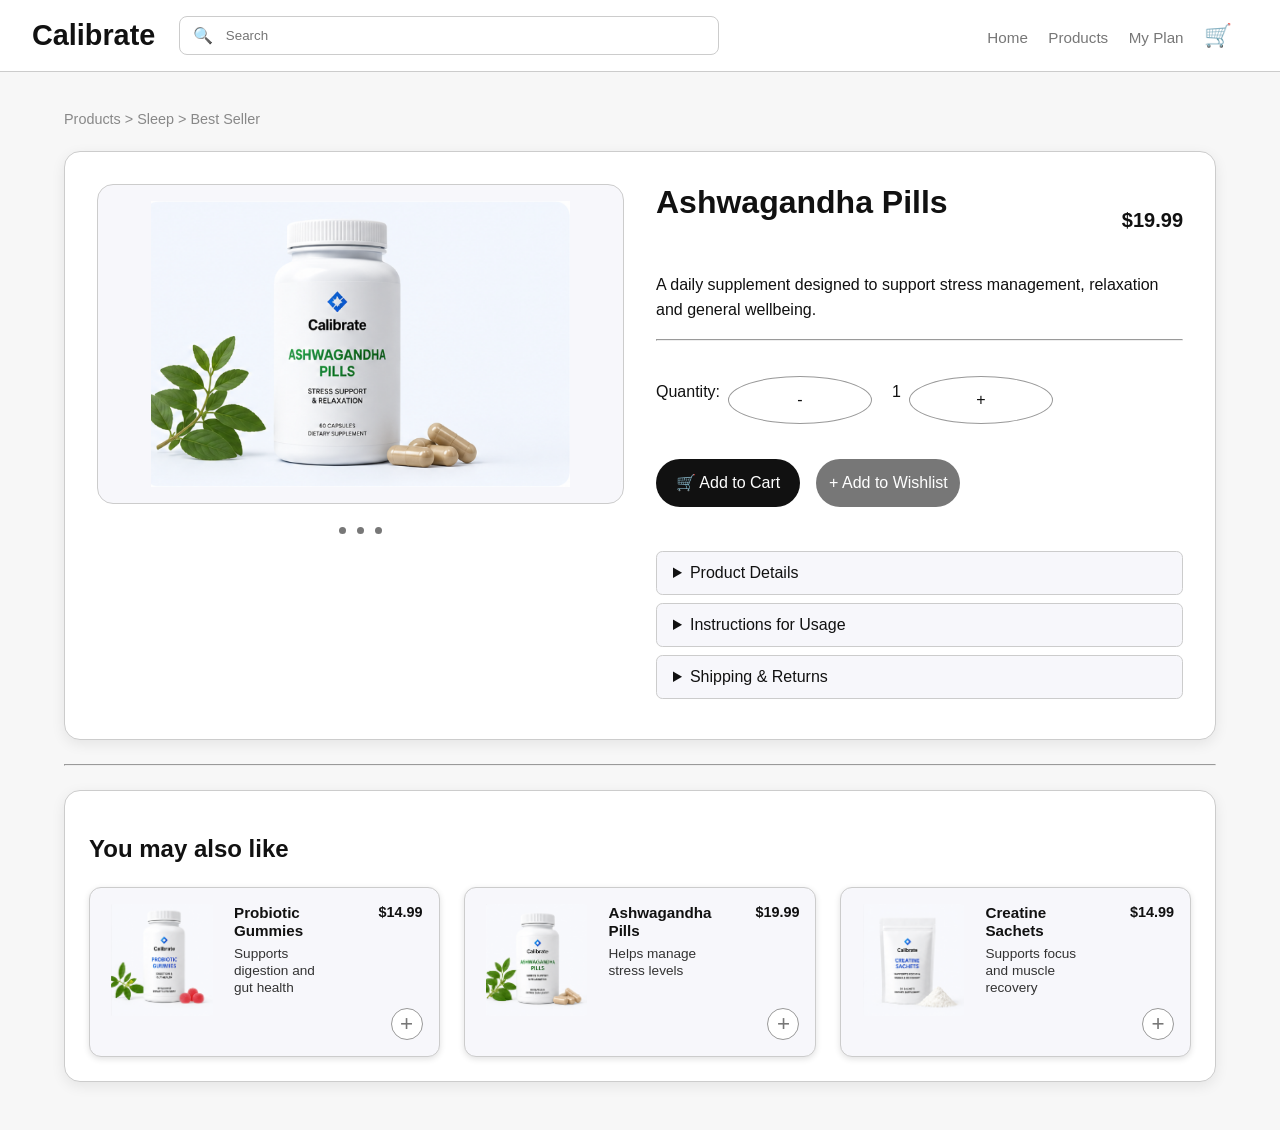
==== ashwagandha.html @ 6a37fa32 "ashwagandha product page styling and structure fix" ====
<!DOCTYPE html>
<html>

<head>
    <link rel="stylesheet" href="styles.css">
    <title>Ashwagandha Pills | Calibrate Supplements</title>
</head>

<body>

    <header>
        <h1>Calibrate</h1>
        
        <div class="search-wrapper">
            <span>🔍</span>
            <input class="nav-search" type="text" placeholder="Search">
        </div>

        <nav>
            <a href="index.html">Home</a>
            <a href="products.html">Products</a>
            <a href="#">My Plan</a>
            <a class="cart-icon" href="cart.html" aria-label="Cart">🛒</a>
        </nav>
    </header>

    <main>

        <p class="breadcrumbs">
            Products > Sleep > Best Seller
        </p>

        <section class="product-details">

            <div class="product-gallery">
                <img class="product-detail-image" src="images/ashwagandha.png" alt="Ashwagandha Pills">

                <div class="image-dots">
                    <span></span>
                    <span></span>
                    <span></span>
                </div>
            </div>

            <div class="product-info">
                <div class="product-title-row">
                    <h2>Ashwagandha Pills</h2>
                    <p class="price">$19.99</p>
                </div>

                <p>
                    A daily supplement designed to support stress management, relaxation and general wellbeing.
                </p>

                <hr>

                <div class="quantity-row">
                    <span>Quantity:</span>
                    <button type="button" class="quantity-btn">-</button>
                    <span>1</span>
                    <button type="button" class="quantity-btn">+</button>
                </div>

                <button class="add-btn product-main-button" data-name="Ashwagandha Pills" data-price="19.99">🛒 Add to Cart</button>

                <button type="button" class="wishlist-button">+ Add to Wishlist</button>

                
                <div class="product-accordion">
                    <details>
                        <summary>Product Details</summary>
                        <p>Supports relaxation, stress management and general wellbeing</p>
                    </details>

                    <details>
                        <summary>Instructions for Usage</summary>
                        <p>Take one capsule daily with water, preferably with food</p>
                    </details>

                    <details>
                        <summary>Shipping & Returns</summary>
                        <p>Orders are shipped within 3-5 business days. Returns accepted for unopened products</p>
                    </details>
                </div>
            </div>
        </section>

        <hr>

        <section>
            <h2>You may also like</h2>

            <div class="products">
                <article class="home-product-card">
                <img class="product-card-image" src="images/probiotichomepage.png" alt="Probiotic Gummies">

                <h3>Probiotic Gummies</h3>
                <p>Supports digestion and gut health</p>
                <p>$14.99</p>

                <button class="add-btn" data-name="Probiotic Gummies" data-price="14.99">
                    Add to Cart
                </button>
    
            </article>

            <article class="home-product-card">
                <img class="product-card-image" src="images/ashwagandhahomepage.png" alt="Ashwagandha Pills">

                <h3>Ashwagandha Pills</h3>
                <p>Helps manage stress levels</p>
                <p>$19.99</p>

                <button class="add-btn" data-name="Ashwagandha Pills" data-price="19.99">
                    Add to Cart
                </button>
            
            </article>

            <article class="home-product-card">
                <img class="product-card-image" src="images/creatinehomepage.png" alt="Creatine Sachets">

                <h3>Creatine Sachets</h3>
                <p>Supports focus and muscle recovery</p>
                <p>$14.99</p>
                <button class="add-btn" data-name="Creatine Sachets" data-price="16.99">
                    Add to Cart
                </button>
            
            </article>
            
            </div>
        </section>

    
    </main>

    <script src="script.js"></script>

</body>

</html>
---- styles.css ----
:root {
    --border-color:#cccccc;
    --primary-color: #111111;
    --secondary-color: #eaeaea;
    --background-color: #f7f7f7;
    --accent-color: #3B82F6;
    --card-color: #ffffff;
    --accent-light: #EAF2FF;
    --shadow: 0 4px 14px rgba(0, 0, 0, 0.08);
}

body {
    font-family: 'Segoe UI', Tahoma, Geneva, Verdana, sans-serif;
    margin: 0;
    background-color: var(--background-color);
    color: var(--primary-color);
}

main {
    max-width: 72rem;
    margin: 0 auto;
    padding: 1.5rem;
}

header {
    background-color: white;
    padding: 1rem 2rem;
    border-bottom: 1px solid var(--border-color);

    display: grid;
    grid-template-columns: auto 1fr auto;
    gap: 1.5rem;
    align-items: center;
}

header h1 {
    font-size: 1.8rem;
    margin: 0;
}

.nav-search {
    padding: 0.6rem 1rem;
    border: 1px solid var(--border-color);
    border-radius: 0.5rem;
    max-width: 28rem;
    width: 100%;
}

nav a {
    margin-right: 1rem;
    color: #777777;
    text-decoration: none;
    font-size: 0.95rem;
    transition: 0.2s ease;
}

nav a:hover {
    color: black;
}

section {
    background-color: var(--card-color);
    border: 1px solid var(--border-color);
    border-radius: 1rem;
    padding: 1.5rem;
    margin: 1.5rem 0;
    box-shadow: var(--shadow);
}

section h2 {
    margin-bottom: 1.5rem;
}

.introduction {
    display: grid;
    grid-template-columns: 1.25fr 1fr;
    gap: 2rem;
    align-items: center;
    background-color: var(--accent-light);
    padding: 1.5rem 2rem;
}

.introduction h2 {
    font-size: 2rem;
    margin-bottom: 1rem;
}

.introduction p {
    line-height: 1.6;
    color: #444444;
}

.introduction .button-link {
    width: 16rem;
    text-align: center;
    border-radius: 0.6rem;
}

.products {
    display: flex;
    gap: 1.5rem;
    flex-wrap: wrap;
}

.breadcrumbs {
    color: #888;
    font-size: 0.9rem;
    margin-bottom: 1.5rem;
}

.search-container {
    position: relative;
}

.search-icon {
    position: absolute;
    left: 16px;
    top: 50%;
    transform: translateY(-50%)
    color: #999;
}

.search-bar {
    padding-left: 45px;
}


.products,
.info {
    display: grid;
    grid-template-columns: repeat(3, 1fr);
    gap: 1.5rem;
}


.home-product-card {
    border: 1px solid var(--border-color);
    padding: 1rem;
    margin: 0;
    background-color: #fbfbfd;
    border-radius: 0.75rem;
    transition: 0.2s ease;

    display: grid;
    grid-template-columns: 5rem 1fr auto;
    gap: 0.9rem;
    align-items: center;
    min-height: 7.5rem;
}

.home-product-card:hover {
    /*adds subtle lift animation*/
    transform: translateY(-3px);
    box-shadow: 0 8px 18px rgba(0, 0, 0, 0.08);
}

.home-product-card h3 {
    margin: 0;
    font-size: 1rem;
}

.home-product-card p {
    margin: 0.25rem 0;
    font-size: 0.9rem;
}

.home-product-card p:nth-of-type(2) {
    grid-column: 3;
    grid-row: 1;
    font-weight: bold;
    color: var(--primary-color);
    align-self: start;
}

.home-product-card p:nth-of-type(2) {
    min-width: 4rem;
    text-align: right;
}

.home-product-card p:first-of-type {
    max-width: 12rem;
    line-height: 1.4;
}

button:hover,
.button-link:hover,
.product-link:hover {
    opacity: 0.85;
}

button,
.button-link {
    background-color: var(--accent-color);
    color: white;
    border: none;
    padding: 0.8rem 1rem;
    border-radius: 0.4rem;
    cursor: pointer;
    display: inline-block;
    text-decoration: none;
    /* add animation for hover*/
    transition: 0.2s ease;
}

button:hover,
.button-link:hover { 
    background-color: var(--accent-color);
}

#clear-cart {
    margin-top: 10px;
    background-color: crimson;
}

#clear-cart:hover {
    background-color: darkred;
}

.product-details {
    display: grid;
    gap: 2rem;
    align-items: start;
    grid-template-columns: 1fr 1fr;
    padding: 2rem;
}

.product-image-placeholder {
    width: 18rem;
    height: 18rem;
    background-color: linear-gradient(135deg; #ffffff, #e8eef7);
    border: 1px solid var(--border-color);
    border-radius: 1rem;
    display: flex;
    align-items: center;
    justify-content: center;
}

.product-info {
    max-width: 34rem;
}

.product-info h2 {
    margin-top: 0;
    font-size: 2rem;
}

.product-info p {
    line-height: 1.6;
}

.product-info ul {
    padding-left: 1.2rem;
    line-height: 1.8;
}

.product-placeholder {
    height: 8rem;
    background-color: linear-gradient(135deg; #ffffff, #e8eef7);
    border: 1px solid var(--border-color);
    border-radius: 0.75rem;
    margin-bottom: 1rem;
    display: flex;
    align-items: center;
    justify-content: center;
}

.product-card-image {
    width: 4.5rem;
    height: 5rem;
    object-fit: contain;
    background-color: transparent;
    border-radius: 0.5rem;
    padding: 0;
    box-sizing: border-box;
    grid-row: 1 / 3;
}


.product-detail-image {
    width: 100%;
    height: 20rem;
    object-fit: contain;
    background-color: #f7f7fb;
    border-radius: 1rem;
    border: 1px solid var(--border-color);
    padding: 1rem;
    box-sizing: border-box;
}


.product-info .button-link,
.product-info button {
    min-height: 3rem;
    display: inline-flex;
    align-items: center;
    justify-content: center;
    padding: 0;
    box-sizing: border-box;
    width: 9rem;
    height: 3rem;
    font-size: 1rem;
    margin-right: 0.75rem;
    margin-top: 1rem;
    line-height: 1;
    vertical-align: top;
}


.product-card:hover {
    transform: translateY(-4px);
}

.circle-button:hover {
    background-color: #f3f3f3;
}

.price {
    font-size: 1.25rem;
    font-weight: bold;
}

.product-link {
    display: inline-block;
    margin-top: 0.8rem;
    color: black;
}

form {
    display: flex;
    flex-direction: column;
    gap: 0.75rem;
    max-width: 30rem;
}

input,
textarea,
select {
    padding: 0.75rem;
    border: 1px solid black;
    border-radius: 0.4rem;
    font-family: inherit;
}

textarea {
    min-height: 6rem;
}

.search-bar {
    width: 100%;
    max-width: 30rem;
    padding: 0.8rem;
    border-radius: 0.5rem;
    border: 1px solid #cccccc;
    font-size: 1rem;
}

.goal-buttons {
    display: flex;
    justify-content: space-between;
    max-width: 32rem;
}

.goal-buttons button {
    background-color: #f1f1f1;
    color: #555555;

    border-radius: 999px;
    padding: 0.6rem 2rem;
    min-width: 8rem;
    font-weight: 500;
    box-shadow: 0 3px 7px rgba(0, 0, 0, 0.12);
}

/* ===== CONFIRMATION ===== */

.confirmation-box {
    max-width: 40rem;
    margin: 3rem auto;
    text-align: center;
}

.order-summary {
    background-color: #f7f7f7;
    padding: 1.5rem;
    margin: 2rem 0;
    border-radius: 0.75rem;
}

/* ===== CART PAGE ===== */

.cart-page {
    max-width: 45rem;
    margin: 2rem auto;
}

.cart-item {
    display: flex;
    justify-content: space-between;
    align-items: center;
    background-color: #f7f7f7;
    padding: 1rem;
    margin-bottom: 1rem;
    border-radius: 0.75rem;
    border: 1px solid #cccccc;
}

.cart-item h3 {
    margin-bottom: 0.25rem;
}

.cart-total {
    border-top: 2px solid black;
    margin-top: 1.5rem;
    padding-top: 1rem;
}

/* ===== RESPONSIVE DESIGN ===== */

@media (max-width: 768px) {
    
    /* stacks intro section vertically on mobile*/
    .introduction {
        flex-direction: column;
        text-align: center;
    }

    /*stacks product details vertically*/
    .product-details {
        flex-direction: column;
    }

    /*product cards take full screen width*/
    article {
        width: 100%;
    }

    /*top bar navigation spacing*/
    nav {
        display: flex;
        flex-wrap: wrap;
        gap: 1rem;
    }

    /*stacks cart items vertically*/
    .cart-item {
        flex-direction: column;
        align-items: flex-start;
    }
}

.active-page {
    font-weight: bold;
    text-decoration: underline;
}

.home-image {
    width: 100%;
    height: 11.5rem;
    object-fit: cover;
    object-position: center;
    border-radius: 0.75rem;
}

/* ===== HOMEPAGE PRODUCT CARDS - A2 MATCH ===== */

.home-product-card {
    display: grid;
    grid-template-columns: 7rem 1fr 4.5rem;
    grid-template-rows: auto 1fr auto;
    column-gap: 1rem;
    row-gap: 0.35rem;

    min-height: 8.5rem;
    padding: 1rem;

    background-color: #f7f7fb;
    border: 1px solid var(--border-color);
    border-radius: 0.75rem;

    box-shadow: 0 2px 6px rgba(0,0,0,0.12);
}

.home-product-card .product-card-image {
    grid-column: 1;
    grid-row: 1 / 4;

    width: 7rem;
    height: 7rem;

    object-fit: contain;
    align-self: start;

    margin: 0;
    padding: 0;
    background-color: transparent;
}

.home-product-card h3 {
    grid-column: 2;
    grid-row: 1;

    margin: 0;
    font-size: 0.95rem;
    line-height: 1.2;
    align-self: start;
}

.home-product-card p:first-of-type {
    grid-column: 2;
    grid-row: 2;

    margin: 0;
    font-size: 0.85rem;
    line-height: 1.25;
    color: #333333;
    max-width: 10rem;
    align-self: start;
}

.home-product-card p:nth-of-type(2) {
    grid-column: 3;
    grid-row: 1;

    margin: 0;
    font-size: 0.9rem;
    font-weight: bold;
    color: #111111;
    text-align: right;
    align-self: start;
}

.home-product-card .add-btn {
    grid-column: 3;
    grid-row: 3;

    width: 2rem;
    height: 2rem;

    padding: 0;
    margin: 0;

    border-radius: 50%;
    background-color: white;
    border: 1.5px solid #999999;

    justify-self: end;
    align-self: end;

    font-size: 0;
}

.home-product-card .add-btn::after {
    content: "+";
    font-size: 1.4rem;
    line-height: 1;
    color: #777777;
}

.cart-icon {
    font-size: 1.4rem;
    text-decoration: none;
}

.search-wrapper {
    display: flex;
    align-items: center;
    gap: 0.5rem;

    border: 1px solid var(--border-color);
    border-radius: 0.5rem;
    padding: 0.4rem 0.8rem;

    max-width: 32rem;
    width: 100%;
    background-color: white;
}

.search-wrapper span {
    color: #777777;
}

.search-wrapper .nav-search {
    border: none;
    outline: none;
    padding: 0.3rem;
    width: 100%;
}

/* === PRODUCT SPECIFIC PAGE === */

.product-accordion {
    margin-top: 2rem;
}

.product-gallery {
    text-align: center;
}

.image-dots {
    margin-top: 0.75rem;
}

.image-dots span {
    display: inline-block;
    width: 0.45rem;
    height: 0.45rem;
    background-color: #777777;
    border-radius: 50%;
    margin: 0 0.2rem;
}

.product-title-row {
    display: flex;
    justify-content: space-between;
    align-items: flex-start;
    gap: 2rem;
}

.quantity-row {
    display: flex;
    align-items: center;
    gap: 0.5rem;
    margin: 1.2rem 0;
}

.quantity-btn {
    width: 1.7rem;
    height: 1.7rem;
    border-radius: 50%;
    padding: 0;
    background-color: white;
    color: #111111;
    border: 1px solid #999999;
}

.product-main-button {
    width: 16rem;
    background-color: #111111;
    border-radius: 2rem;
    margin-bottom: 0.75rem;
}

.wishlist-button {
    width: 16rem;
    background-color: #777777;
    border-radius: 2rem;
    display: block;
}

.product-accordion details {
    background-color: #f7f7fb;
    border: 1px solid var(--border-color);
    border-radius: 0.4rem;
    padding: 0.75rem 1rem;
    margin-bottom: 0.5rem;
}

.product-accordion summary {
    cursor: pointer;
    font-weight: 500;
}
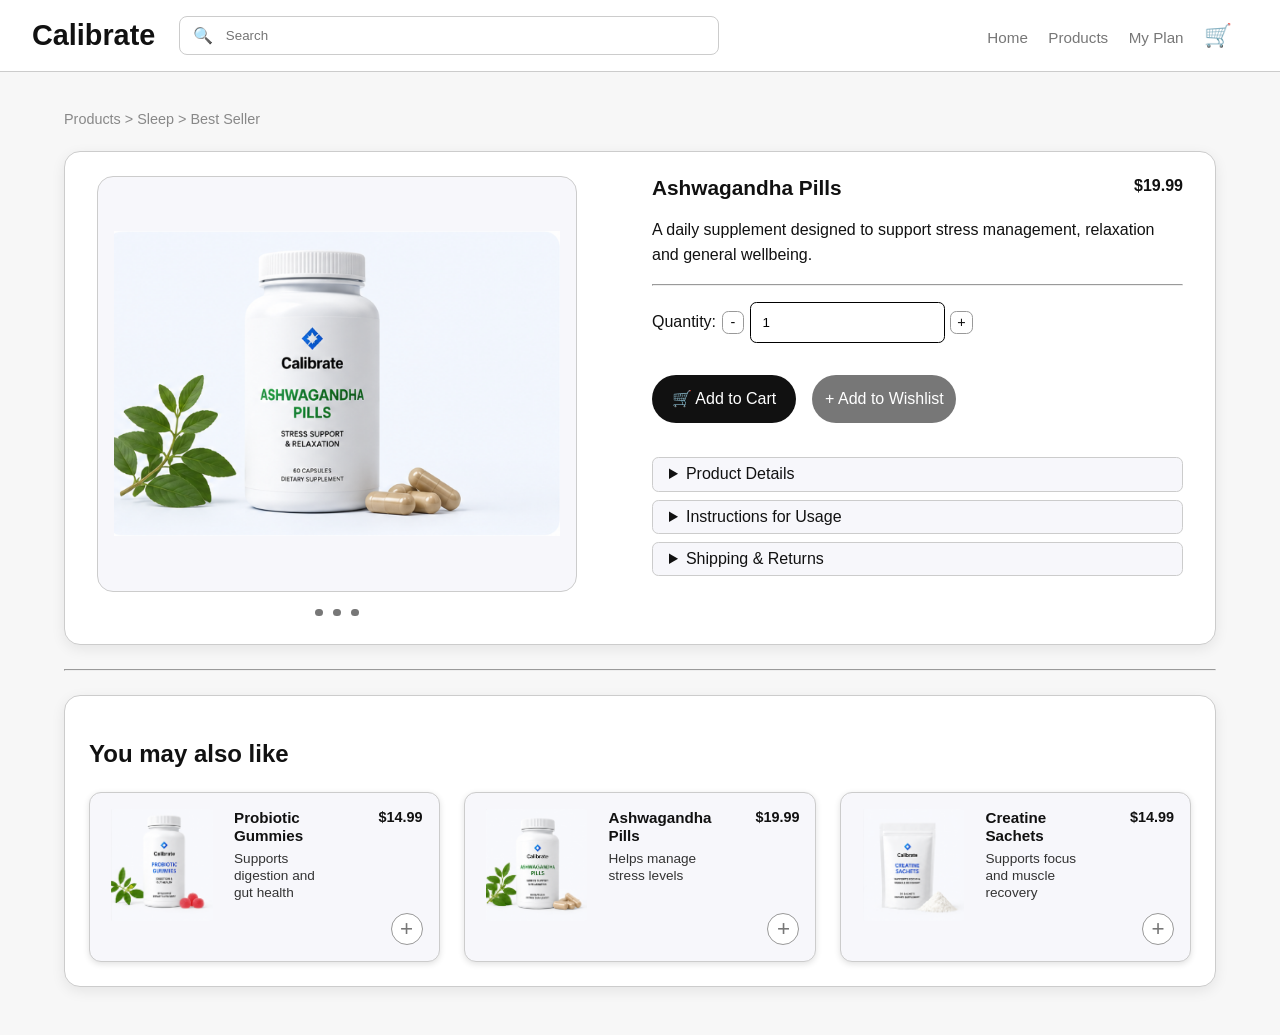
==== commit 922136af: "quantity button functionality js and html" ====
--- a/ashwagandha.html
+++ b/ashwagandha.html
@@ -56,9 +56,9 @@
 
                 <div class="quantity-row">
                     <span>Quantity:</span>
-                    <button type="button" class="quantity-btn">-</button>
-                    <span>1</span>
-                    <button type="button" class="quantity-btn">+</button>
+                    <button type="button" class="quantity-btn minus-btn">-</button>
+                    <input type="number" value="1" min="1" class="quantity-input">
+                    <button type="button" class="quantity-btn plus-btn">+</button>
                 </div>
 
                 <button class="add-btn product-main-button" data-name="Ashwagandha Pills" data-price="19.99">🛒 Add to Cart</button>
@@ -128,7 +128,7 @@
                 </button>
             
             </article>
-            
+
             </div>
         </section>
 
--- a/styles.css
+++ b/styles.css
@@ -218,10 +218,10 @@
 
 .product-details {
     display: grid;
-    gap: 2rem;
+    gap: 1.5rem;
     align-items: start;
     grid-template-columns: 1fr 1fr;
-    padding: 2rem;
+    padding: 1.5rem 2rem;
 }
 
 .product-image-placeholder {
@@ -241,7 +241,7 @@
 
 .product-info h2 {
     margin-top: 0;
-    font-size: 2rem;
+    font-size: 1.3rem;
 }
 
 .product-info p {
@@ -278,7 +278,7 @@
 
 .product-detail-image {
     width: 100%;
-    height: 20rem;
+    height: 26rem;
     object-fit: contain;
     background-color: #f7f7fb;
     border-radius: 1rem;
@@ -289,7 +289,8 @@
 
 
 .product-info .button-link,
-.product-info button {
+.product-info .product-main-button,
+.product-info .wishlist-button {
     min-height: 3rem;
     display: inline-flex;
     align-items: center;
@@ -315,7 +316,7 @@
 }
 
 .price {
-    font-size: 1.25rem;
+    font-size: 1rem;
     font-weight: bold;
 }
 
@@ -589,15 +590,16 @@
 /* === PRODUCT SPECIFIC PAGE === */
 
 .product-accordion {
-    margin-top: 2rem;
+    margin-top: 1.4rem;
 }
 
 .product-gallery {
     text-align: center;
+    max-width: 30rem;
 }
 
 .image-dots {
-    margin-top: 0.75rem;
+    margin-top: 0.4rem;
 }
 
 .image-dots span {
@@ -616,32 +618,59 @@
     gap: 2rem;
 }
 
+.product-title-row h2,
+.product-title-row .price {
+    margin: 0;
+    line-height: 1.2
+}
+
 .quantity-row {
     display: flex;
     align-items: center;
-    gap: 0.5rem;
-    margin: 1.2rem 0;
+    gap: 0.35rem;
+    margin: 1rem 0 1rem 0;
+}
+
+.quantity-number {
+    min-width: 1rem;
+    text-align: center;
 }
 
 .quantity-btn {
-    width: 1.7rem;
-    height: 1.7rem;
-    border-radius: 50%;
+    width: 1.4rem;
+    height: 1.4rem;
+    min-height: 0;
+
     padding: 0;
+    margin: 0;
+
+    border-radius: 0.4rem;
+    border: 1px solid #999999;
+
     background-color: white;
     color: #111111;
-    border: 1px solid #999999;
+
+    display: inline-flex;
+    align-items: center;
+    justify-content: center;
+
+    font-size: 0.9rem;
+    line-height: 1;
+}
+
+.quantity-btn:focus {
+    outline: none;
 }
 
 .product-main-button {
-    width: 16rem;
+    width: 13rem;
     background-color: #111111;
     border-radius: 2rem;
     margin-bottom: 0.75rem;
 }
 
 .wishlist-button {
-    width: 16rem;
+    width: 13rem;
     background-color: #777777;
     border-radius: 2rem;
     display: block;
@@ -651,7 +680,7 @@
     background-color: #f7f7fb;
     border: 1px solid var(--border-color);
     border-radius: 0.4rem;
-    padding: 0.75rem 1rem;
+    padding: 0.45rem 1rem;
     margin-bottom: 0.5rem;
 }
 
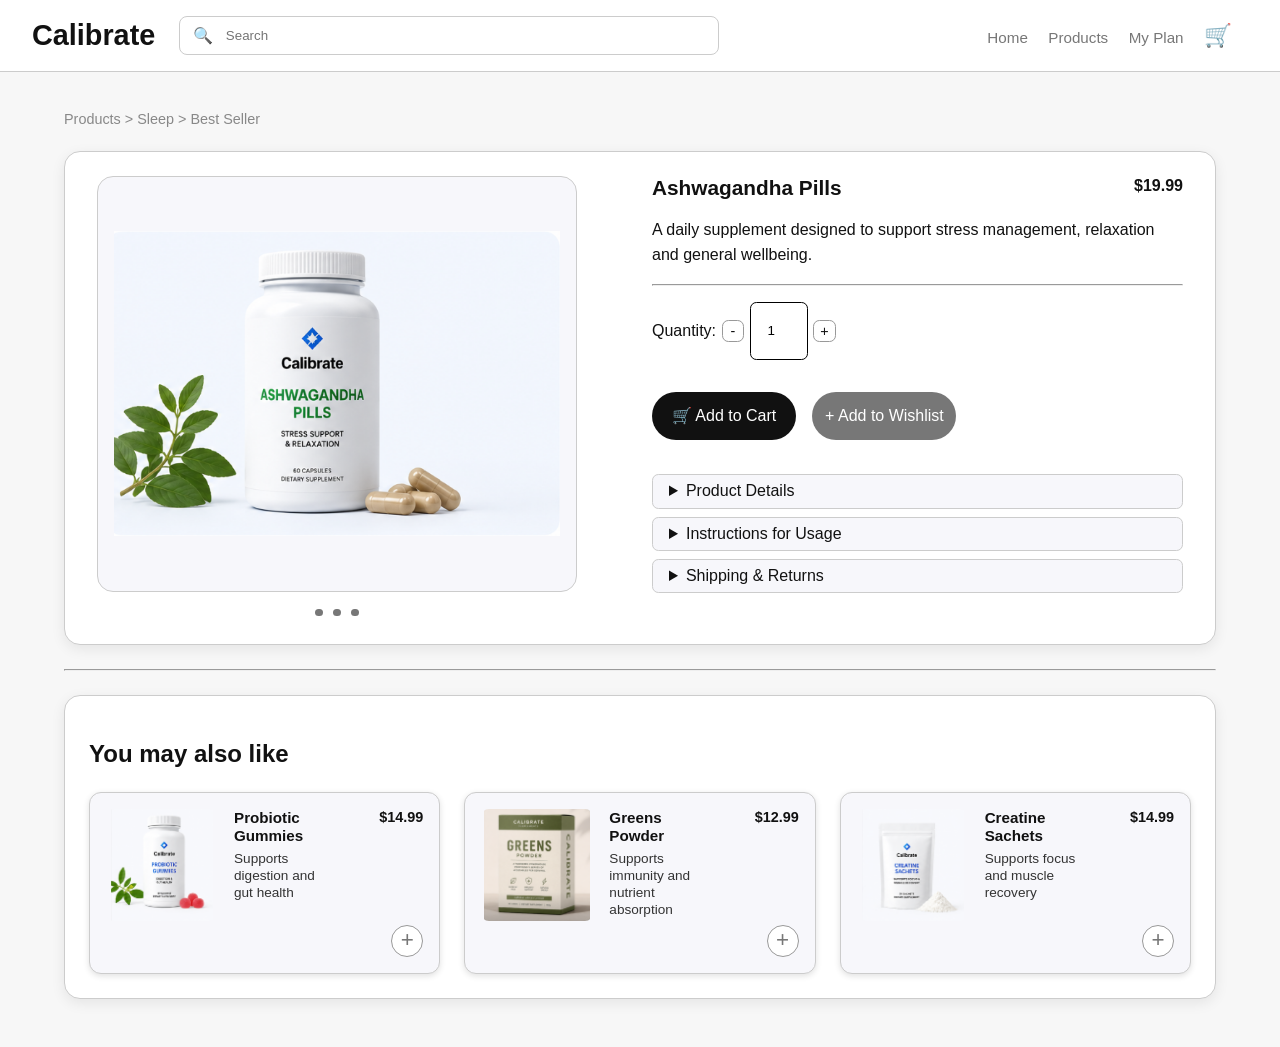
==== commit 21dca2b8: "new product pages created" ====
--- a/ashwagandha.html
+++ b/ashwagandha.html
@@ -105,13 +105,13 @@
             </article>
 
             <article class="home-product-card">
-                <img class="product-card-image" src="images/ashwagandhahomepage.png" alt="Ashwagandha Pills">
+                <img class="product-card-image" src="images/greens.png" alt="Greens Powder">
 
-                <h3>Ashwagandha Pills</h3>
-                <p>Helps manage stress levels</p>
-                <p>$19.99</p>
+                <h3>Greens Powder</h3>
+                <p>Supports immunity and nutrient absorption</p>
+                <p>$12.99</p>
 
-                <button class="add-btn" data-name="Ashwagandha Pills" data-price="19.99">
+                <button class="add-btn" data-name="Greens Powder" data-price="12.99">
                     Add to Cart
                 </button>
             
--- a/styles.css
+++ b/styles.css
@@ -631,6 +631,13 @@
     margin: 1rem 0 1rem 0;
 }
 
+.quantity-input {
+    width: 2rem;
+    height: 2rem;
+    text-align: center;
+
+}
+
 .quantity-number {
     min-width: 1rem;
     text-align: center;
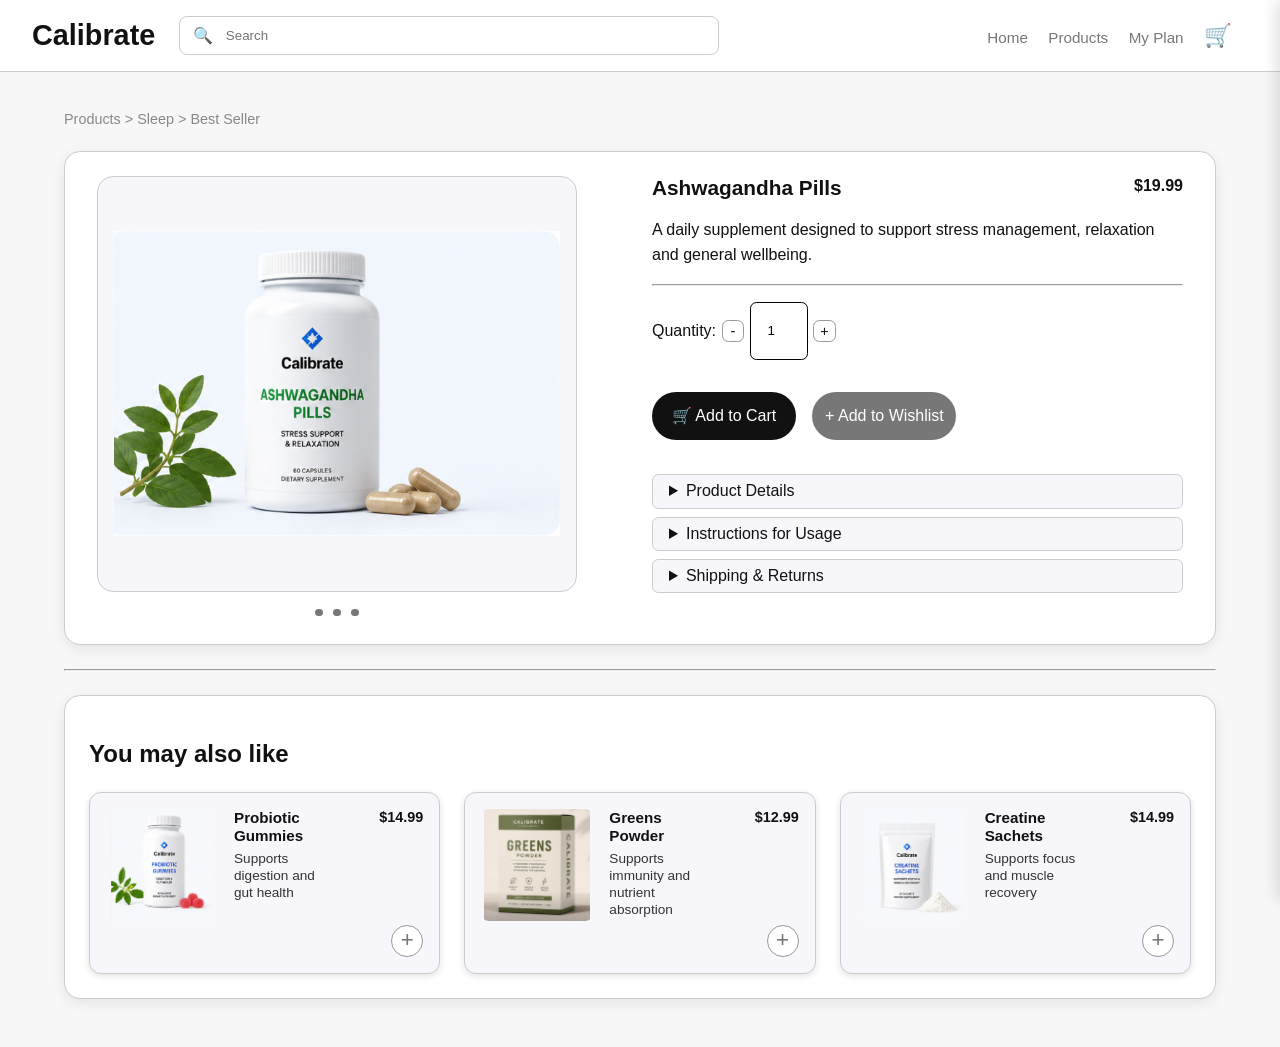
==== commit 1822c6ad: "pop up cart html css and js" ====
--- a/ashwagandha.html
+++ b/ashwagandha.html
@@ -61,7 +61,7 @@
                     <button type="button" class="quantity-btn plus-btn">+</button>
                 </div>
 
-                <button class="add-btn product-main-button" data-name="Ashwagandha Pills" data-price="19.99">🛒 Add to Cart</button>
+                <button class="add-btn product-main-button" data-name="Ashwagandha Pills" data-price="19.99" data-image="images/ashwagandha.png">🛒 Add to Cart</button>
 
                 <button type="button" class="wishlist-button">+ Add to Wishlist</button>
 
@@ -98,7 +98,7 @@
                 <p>Supports digestion and gut health</p>
                 <p>$14.99</p>
 
-                <button class="add-btn" data-name="Probiotic Gummies" data-price="14.99">
+                <button class="add-btn" data-name="Probiotic Gummies" data-price="14.99" data-image="images/probiotic.png">
                     Add to Cart
                 </button>
     
@@ -111,7 +111,7 @@
                 <p>Supports immunity and nutrient absorption</p>
                 <p>$12.99</p>
 
-                <button class="add-btn" data-name="Greens Powder" data-price="12.99">
+                <button class="add-btn" data-name="Greens Powder" data-price="12.99" data-image="images/greens.png">
                     Add to Cart
                 </button>
             
@@ -123,7 +123,7 @@
                 <h3>Creatine Sachets</h3>
                 <p>Supports focus and muscle recovery</p>
                 <p>$14.99</p>
-                <button class="add-btn" data-name="Creatine Sachets" data-price="16.99">
+                <button class="add-btn" data-name="Creatine Sachets" data-price="16.99" data-image="images/creatine.png">
                     Add to Cart
                 </button>
             
@@ -135,6 +135,14 @@
     
     </main>
 
+    <aside id="pop-up-cart" class="pop-up-cart">
+        <button id="collapse-pop-up-cart" class="collapse-pop-up-cart">x</button>
+        <h2>Your Cart</h2>
+        <div id="pop-up-cart-list"></div>
+        <a class="button-link pop-up-cart-button" href="cart.html">View Cart</a>
+        <button id="clear-pop-up-cart" class="clear-pop-up-cart">Clear Cart</button>
+    </aside>
+
     <script src="script.js"></script>
 
 </body>
--- a/styles.css
+++ b/styles.css
@@ -694,4 +694,104 @@
 .product-accordion summary {
     cursor: pointer;
     font-weight: 500;
-}+}
+
+/* ===== POP-UP CART ===== */
+
+.pop-up-cart {
+    position: fixed;
+    top: 0;
+    right: -22rem;
+    width: 22rem;
+    height: 100vh;
+
+    background-color: white;
+    border-left: 1px solid var(--border-color);
+    box-shadow: -4px 0 14px rgba(0, 0, 0, 0.12);
+
+    padding: 1.5rem;
+    box-sizing: border-box;
+
+    transition: 0.3s ease;
+    z-index: 1000;
+}
+
+.pop-up-cart.open {
+    right: 0
+}
+
+.close-pop-up-cart {
+    background-color: transparent;
+    color: black;
+    font-size: 1.5rem;
+    padding: 0;
+    margin-bottom: 1rem;
+}
+
+.pop-up-cart-item {
+    display: flex;
+    gap: 0.8rem;
+    align-items: center;
+
+    background-color: #f7f7fb;
+    border: 1px solid var(--border-color);
+    border-radius: 0.75rem;
+
+    padding: 0.75rem;
+    margin-bottom: 0.75rem;
+}
+
+.pop-up-cart-item img {
+    width: 3.5rem;
+    height: 3.5rem;
+    object-fit: contain;
+}
+
+.pop-up-cart-item h3 {
+    font-size: 0.9rem;
+    margin: 0;
+}
+
+.pop-up-cart-item p {
+    font-size: 0.8rem;
+    margin: 0.2rem 0;
+}
+
+.pop-up-cart-button,
+.clear-pop-up-cart {
+    margin-top: 0.75rem;
+    width: 100%;
+    text-align: center;
+    box-sizing: border-box;
+}
+
+body.cart-open main,
+body.cart-open header {
+    width: calc(100% - 22rem);
+    margin-left: 0;
+    transform: none;
+    transition: 0.3s ease;
+}
+
+main,
+header {
+    transition: 0.3s ease;
+}
+
+.clear-pop-up-cart {
+    background-color: black;
+    color: white;
+}
+
+.clear-pop-up-cart:hover {
+    background-color: darkred;
+}
+
+.remove-pop-up-item {
+    background: transparent;
+    color: #777777;
+    padding: 0;
+    margin-left: auto;
+    font-size: 1.2rem;
+    border: none;
+}
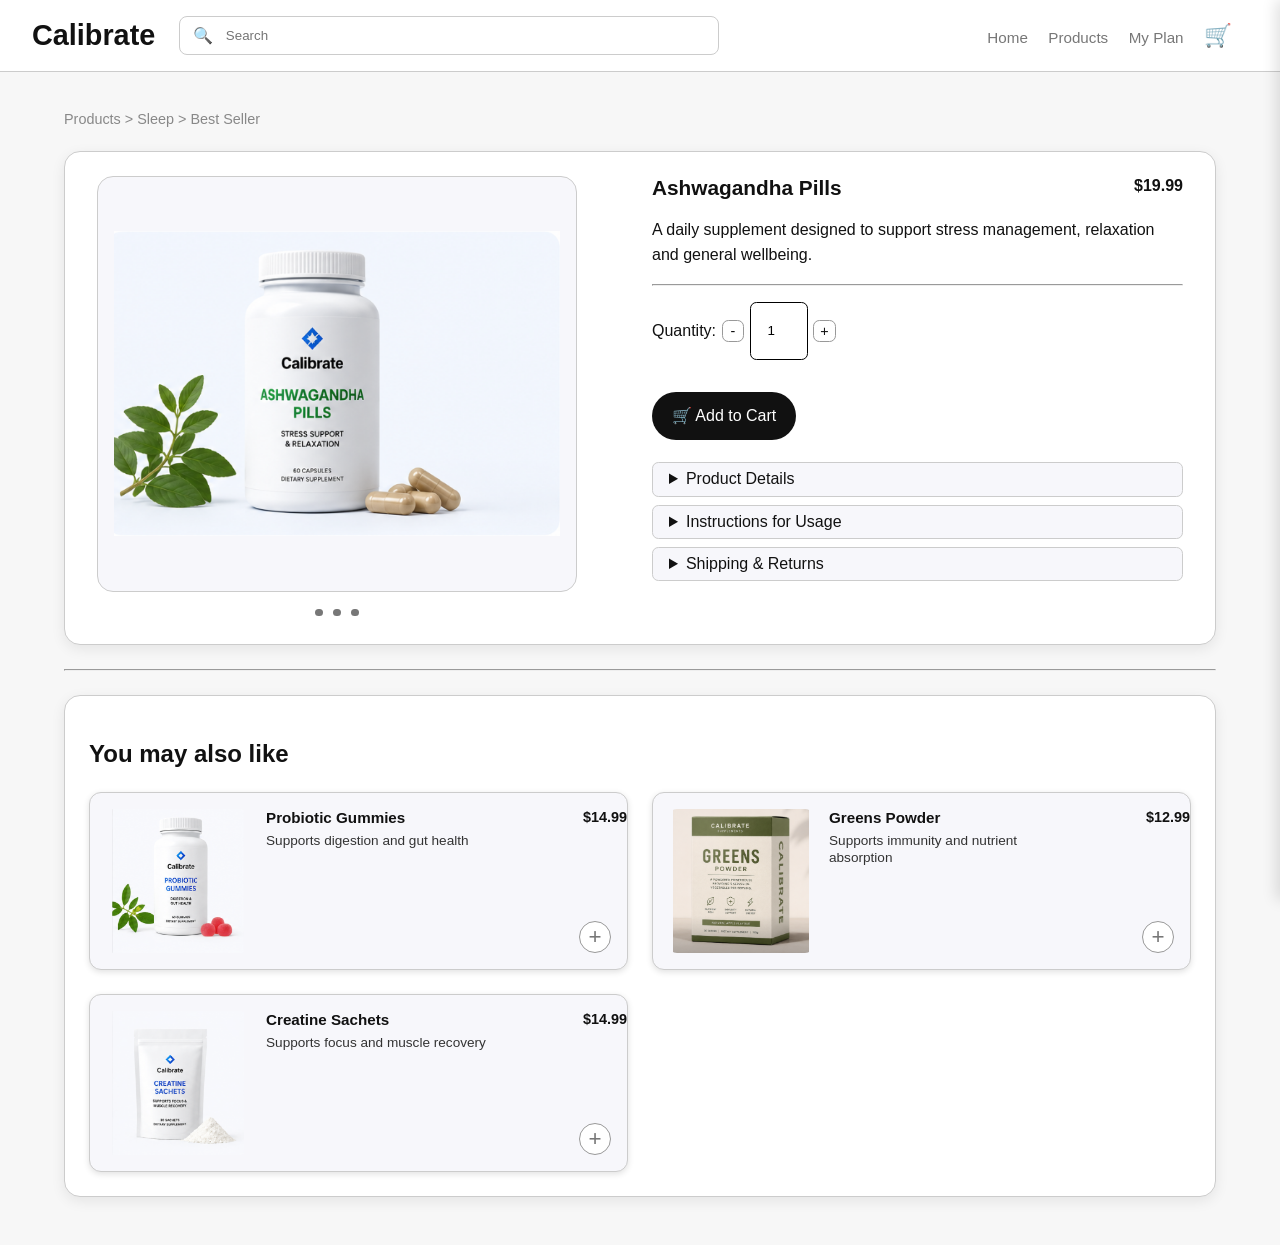
==== commit db0f42c0: "product and homepage edits" ====
--- a/ashwagandha.html
+++ b/ashwagandha.html
@@ -62,8 +62,6 @@
                 </div>
 
                 <button class="add-btn product-main-button" data-name="Ashwagandha Pills" data-price="19.99" data-image="images/ashwagandha.png">🛒 Add to Cart</button>
-
-                <button type="button" class="wishlist-button">+ Add to Wishlist</button>
 
                 
                 <div class="product-accordion">
--- a/styles.css
+++ b/styles.css
@@ -97,9 +97,14 @@
 }
 
 .products {
-    display: flex;
+    display: grid;
+    grid-template-columns: 1fr 1fr;
     gap: 1.5rem;
-    flex-wrap: wrap;
+}
+
+.product-list-section {
+    max-width: 70rem;
+    margin: 0 auto;
 }
 
 .breadcrumbs {
@@ -116,7 +121,7 @@
     position: absolute;
     left: 16px;
     top: 50%;
-    transform: translateY(-50%)
+    transform: translateY(-50%);
     color: #999;
 }
 
@@ -125,28 +130,12 @@
 }
 
 
-.products,
 .info {
     display: grid;
     grid-template-columns: repeat(3, 1fr);
     gap: 1.5rem;
 }
 
-
-.home-product-card {
-    border: 1px solid var(--border-color);
-    padding: 1rem;
-    margin: 0;
-    background-color: #fbfbfd;
-    border-radius: 0.75rem;
-    transition: 0.2s ease;
-
-    display: grid;
-    grid-template-columns: 5rem 1fr auto;
-    gap: 0.9rem;
-    align-items: center;
-    min-height: 7.5rem;
-}
 
 .home-product-card:hover {
     /*adds subtle lift animation*/
@@ -177,10 +166,6 @@
     text-align: right;
 }
 
-.home-product-card p:first-of-type {
-    max-width: 12rem;
-    line-height: 1.4;
-}
 
 button:hover,
 .button-link:hover,
@@ -207,14 +192,6 @@
     background-color: var(--accent-color);
 }
 
-#clear-cart {
-    margin-top: 10px;
-    background-color: crimson;
-}
-
-#clear-cart:hover {
-    background-color: darkred;
-}
 
 .product-details {
     display: grid;
@@ -227,7 +204,7 @@
 .product-image-placeholder {
     width: 18rem;
     height: 18rem;
-    background-color: linear-gradient(135deg; #ffffff, #e8eef7);
+    background: linear-gradient(135deg; #ffffff, #e8eef7);
     border: 1px solid var(--border-color);
     border-radius: 1rem;
     display: flex;
@@ -255,7 +232,7 @@
 
 .product-placeholder {
     height: 8rem;
-    background-color: linear-gradient(135deg; #ffffff, #e8eef7);
+    background: linear-gradient(135deg; #ffffff, #e8eef7);
     border: 1px solid var(--border-color);
     border-radius: 0.75rem;
     margin-bottom: 1rem;
@@ -289,8 +266,7 @@
 
 
 .product-info .button-link,
-.product-info .product-main-button,
-.product-info .wishlist-button {
+.product-info .product-main-button {
     min-height: 3rem;
     display: inline-flex;
     align-items: center;
@@ -330,8 +306,15 @@
     display: flex;
     flex-direction: column;
     gap: 0.75rem;
-    max-width: 30rem;
-}
+    max-width: 100%;
+}
+
+.checkout-section {
+    max-width: 50rem;
+    margin: 0 auto;
+}
+
+
 
 input,
 textarea,
@@ -375,16 +358,45 @@
 /* ===== CONFIRMATION ===== */
 
 .confirmation-box {
-    max-width: 40rem;
+    max-width: 38rem;
     margin: 3rem auto;
     text-align: center;
 }
 
+.confirmation-box h2 {
+    margin-bottom: 0.75rem;
+}
+
+.confirmation-box p {
+    line-height: 1.6;
+}
+
+.confirmation-box .button-link {
+    width: 12rem;
+    font-weight: 600;
+}
+
+.confirmation-box .order-summary {
+    text-align: left;
+}
+
+.confirmation-box .cart-item {
+    box-shadow: none;
+}
+
+.confirmation-box .cart-minus,
+.confirmation-box .cart-plus,
+.confirmation-box .cart-remove {
+    display: none;
+}
+
 .order-summary {
     background-color: #f7f7f7;
+    border: 1px solid var(--border-color);
+    border-radius: 0.75rem;
     padding: 1.5rem;
-    margin: 2rem 0;
-    border-radius: 0.75rem;
+    margin: 2rem 0 1.5rem 0;
+    box-shadow: var(--shadow);
 }
 
 /* ===== CART PAGE ===== */
@@ -396,13 +408,63 @@
 
 .cart-item {
     display: flex;
-    justify-content: space-between;
-    align-items: center;
-    background-color: #f7f7f7;
-    padding: 1rem;
+    gap: 2rem;
+    justify-content: flex-start;
+    align-items: center;
+    background-color: #f7f7fb;
+    padding: 0.75rem 1.5rem;
     margin-bottom: 1rem;
     border-radius: 0.75rem;
     border: 1px solid #cccccc;
+}
+
+
+.cart-item-image {
+    width: 8rem;
+    height: 8rem;
+    object-fit: cover;
+    flex-shrink: 0;
+}
+
+.cart-item-info {
+    display: flex;
+    flex-direction: column;
+    justify-content: center;
+}
+
+.cart-item-info h3 {
+    margin-bottom: 0.25rem;
+}
+
+.cart-item-info p {
+    margin: 0;
+}
+
+.cart-item-price {
+    font-weight: bold;
+    margin-left: auto;
+}
+
+.cart-quantity-row {
+    display: flex;
+    align-items: center;
+    gap: 0.5rem;
+}
+
+.cart-minus,
+.cart-plus {
+    width: 2rem;
+    height: 2rem;
+    border-radius: 0.4rem;
+    display: flex;
+    align-items: center;
+    justify-content: center;
+    padding: 0;
+    line-height: 1;
+}
+
+.cart-remove {
+    margin-left: 1rem;
 }
 
 .cart-item h3 {
@@ -414,6 +476,42 @@
     margin-top: 1.5rem;
     padding-top: 1rem;
 }
+
+.cart-action-button,
+.checkout-button {
+    width: 12rem;
+    height: 3rem;
+
+    display: inline-flex;
+    align-items: center;
+    justify-content: center;
+
+    box-sizing: border-box;
+
+    font-size: 1rem;
+    font-weight: 600;
+
+
+    vertical align: top;
+
+}
+
+.cart-action-button {
+    background-color: var(--accent-color);
+    color: white;
+}
+
+.checkout-button {
+    background-color: #777777;
+    color: white;
+}
+
+
+.cart-buttons {
+    display: flex;
+    gap: 1rem;
+}
+
 
 /* ===== RESPONSIVE DESIGN ===== */
 
@@ -466,7 +564,7 @@
 
 .home-product-card {
     display: grid;
-    grid-template-columns: 7rem 1fr 4.5rem;
+    grid-template-columns: 9rem 1fr 3rem;
     grid-template-rows: auto 1fr auto;
     column-gap: 1rem;
     row-gap: 0.35rem;
@@ -485,8 +583,8 @@
     grid-column: 1;
     grid-row: 1 / 4;
 
-    width: 7rem;
-    height: 7rem;
+    width: 9rem;
+    height: 9rem;
 
     object-fit: contain;
     align-self: start;
@@ -514,7 +612,7 @@
     font-size: 0.85rem;
     line-height: 1.25;
     color: #333333;
-    max-width: 10rem;
+    max-width: 14rem;
     align-self: start;
 }
 
@@ -528,6 +626,8 @@
     color: #111111;
     text-align: right;
     align-self: start;
+
+    padding-right: 0.75rem;
 }
 
 .home-product-card .add-btn {
@@ -673,14 +773,6 @@
     width: 13rem;
     background-color: #111111;
     border-radius: 2rem;
-    margin-bottom: 0.75rem;
-}
-
-.wishlist-button {
-    width: 13rem;
-    background-color: #777777;
-    border-radius: 2rem;
-    display: block;
 }
 
 .product-accordion details {
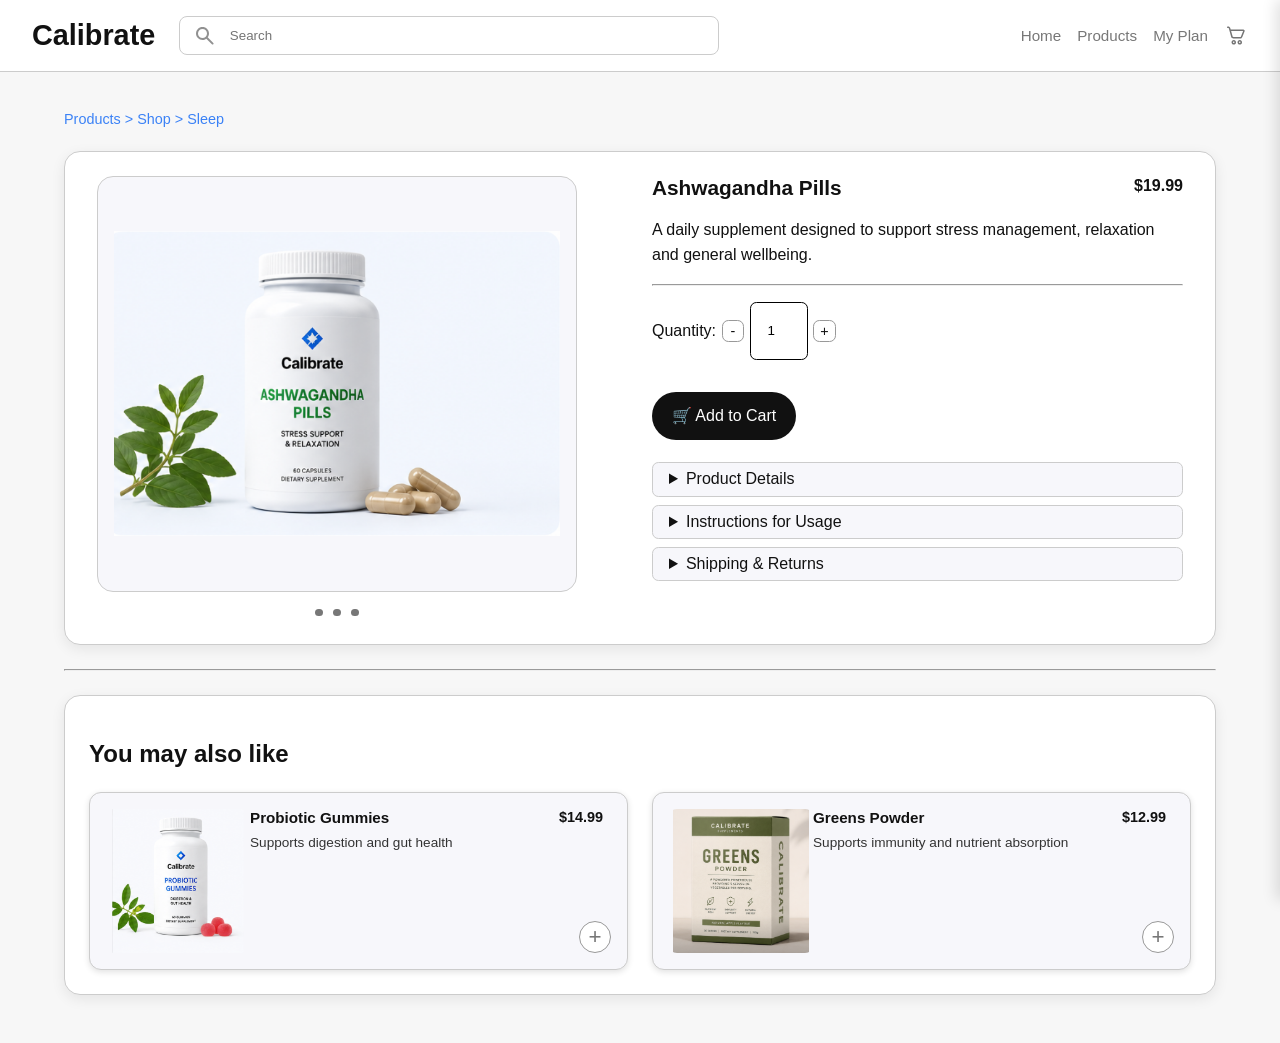
==== commit 76f8cf4a: "plan page js and html + edits" ====
--- a/ashwagandha.html
+++ b/ashwagandha.html
@@ -3,7 +3,7 @@
 
 <head>
     <link rel="stylesheet" href="styles.css">
-    <title>Ashwagandha Pills | Calibrate Supplements</title>
+    <title>Calibrate | Ashwagandha Pills</title>
 </head>
 
 <body>
@@ -12,22 +12,22 @@
         <h1>Calibrate</h1>
         
         <div class="search-wrapper">
-            <span>🔍</span>
+            <img class="search-icon" src="images/search.svg" alt="Search">
             <input class="nav-search" type="text" placeholder="Search">
         </div>
 
         <nav>
             <a href="index.html">Home</a>
             <a href="products.html">Products</a>
-            <a href="#">My Plan</a>
-            <a class="cart-icon" href="cart.html" aria-label="Cart">🛒</a>
+            <a href="plan.html">My Plan</a>
+            <a class="cart-icon" href="cart.html" aria-label="Cart"> <img class="cart-icon-image" src="images/cart.svg" alt="Cart"></a>
         </nav>
     </header>
 
     <main>
 
         <p class="breadcrumbs">
-            Products > Sleep > Best Seller
+            Products > Shop > Sleep
         </p>
 
         <section class="product-details">
@@ -115,18 +115,6 @@
             
             </article>
 
-            <article class="home-product-card">
-                <img class="product-card-image" src="images/creatinehomepage.png" alt="Creatine Sachets">
-
-                <h3>Creatine Sachets</h3>
-                <p>Supports focus and muscle recovery</p>
-                <p>$14.99</p>
-                <button class="add-btn" data-name="Creatine Sachets" data-price="16.99" data-image="images/creatine.png">
-                    Add to Cart
-                </button>
-            
-            </article>
-
             </div>
         </section>
 
--- a/styles.css
+++ b/styles.css
@@ -46,8 +46,13 @@
     width: 100%;
 }
 
+nav {
+    display: flex;
+    align-items: center;
+    gap: 1rem;
+}
+
 nav a {
-    margin-right: 1rem;
     color: #777777;
     text-decoration: none;
     font-size: 0.95rem;
@@ -107,8 +112,12 @@
     margin: 0 auto;
 }
 
+.product-list-section h2 {
+    margin-bottom: 1.5rem;
+}
+
 .breadcrumbs {
-    color: #888;
+    color: var(--accent-color);
     font-size: 0.9rem;
     margin-bottom: 1.5rem;
 }
@@ -118,11 +127,9 @@
 }
 
 .search-icon {
-    position: absolute;
-    left: 16px;
-    top: 50%;
-    transform: translateY(-50%);
-    color: #999;
+    width: 1.5rem;
+    height: 1.5rem;
+    flex-shrink: 0;
 }
 
 .search-bar {
@@ -136,6 +143,10 @@
     gap: 1.5rem;
 }
 
+.home-products {
+    display: flex;
+    gap: 1.5rem;
+}
 
 .home-product-card:hover {
     /*adds subtle lift animation*/
@@ -340,8 +351,9 @@
 
 .goal-buttons {
     display: flex;
-    justify-content: space-between;
-    max-width: 32rem;
+    justify-content: space-evenly;
+    align-items: center;
+    margin-top: 2rem;
 }
 
 .goal-buttons button {
@@ -355,6 +367,9 @@
     box-shadow: 0 3px 7px rgba(0, 0, 0, 0.12);
 }
 
+.goals-section {
+    background-color: #eef4ff;
+}
 /* ===== CONFIRMATION ===== */
 
 .confirmation-box {
@@ -564,7 +579,7 @@
 
 .home-product-card {
     display: grid;
-    grid-template-columns: 9rem 1fr 3rem;
+    grid-template-columns: 8rem 2fr auto;
     grid-template-rows: auto 1fr auto;
     column-gap: 1rem;
     row-gap: 0.35rem;
@@ -605,14 +620,14 @@
 }
 
 .home-product-card p:first-of-type {
-    grid-column: 2;
+    grid-column: 2 / 4;
     grid-row: 2;
 
     margin: 0;
     font-size: 0.85rem;
-    line-height: 1.25;
+    line-height: 1.5;
     color: #333333;
-    max-width: 14rem;
+    max-width: none;
     align-self: start;
 }
 
@@ -627,7 +642,8 @@
     text-align: right;
     align-self: start;
 
-    padding-right: 0.75rem;
+    justify-self: end;
+    padding-right: 0.5rem;
 }
 
 .home-product-card .add-btn {
@@ -657,9 +673,15 @@
     color: #777777;
 }
 
+.cart-icon-image {
+    width: 1.5rem;
+    height: 1.55rem;
+    display: block;
+}
+
 .cart-icon {
-    font-size: 1.4rem;
-    text-decoration: none;
+    display: flex;
+    align-items: center;
 }
 
 .search-wrapper {
@@ -887,3 +909,119 @@
     font-size: 1.2rem;
     border: none;
 }
+
+/* ===== HOMEPAGE HERO ===== */
+
+.brand-hero {
+    display: grid;
+    grid-template-columns: 1fr 1fr;
+
+    align-items: center;
+    gap: 2rem;
+    background-color: #f7f7fb;
+    border: 1px solid var(--border-color);
+    border-radius: 1rem;
+    padding: 3rem;
+    margin-bottom: 2rem;
+}
+
+.brand-hero-content h2 {
+    margin-bottom: 0.75rem;
+}
+
+.hero-subheading {
+    color: var(--primary-color);
+}
+
+.brand-hero-content p {
+    line-height: 1.6;
+    max-width: 28rem;
+    margin-bottom: 1.5rem;
+}
+
+.brand-hero-image {
+    display: flex;
+    justify-content: center;
+}
+
+.brand-hero-image img {
+    width: 24rem;
+    height: 24rem;
+    object-fit: contain;
+}
+
+/* ===== SCROLLING BANNER ===== */
+
+.scrolling-banner {
+    overflow: hidden;
+    background-color: var(--primary-color);
+    color: white;
+    padding: 1rem 0;
+    margin: 0;
+    margin-top: 2rem;
+    border-radius: 0;
+}
+
+.scrolling-track {
+    display: flex;
+    gap: 2rem;
+    width: max-content;
+    animation: scroll-banner 15s linear infinite;
+    font-weight: bold;
+    letter-spacing: 0.05rem;
+}
+
+@keyframes scroll-banner {
+
+    from {
+        transform: translateX(0);
+    }
+
+    to {
+        transform: translateX(-50%);
+    }
+}
+
+/* ===== PLAN PAGE - FORM ===== */
+#plan-form {
+    margin-top: 2rem;
+}
+
+#plan-form label {
+    display: block;
+    padding: 0.75rem 0;
+    font-size: 1rem;
+}
+
+#plan-form h3 {
+    margin-top: 2rem;
+    margin-bottom: 1rem;
+}
+
+#result {
+    margin-top: 2rem;
+    padding: 1.5rem;
+    border-radius: 0.75rem;
+    background-color: #f7f7f7;
+}
+
+.plan-card {
+    background: white;
+    border-radius: 1rem;
+    padding: 2rem;
+    margin-top: 2rem;
+    box-shadow: 0 4px 16px rgba(0,0,0,0.08);
+}
+
+.recommendation-card {
+    background: white;
+    padding: 2rem;
+    border-radius: 1rem;
+    box-shadow: 0 4px 16px rgba(0,0,0,0.08);
+    text-align: center;
+}
+
+.recommendation-card img {
+    width: 10rem;
+    margin: 1rem 0;
+}
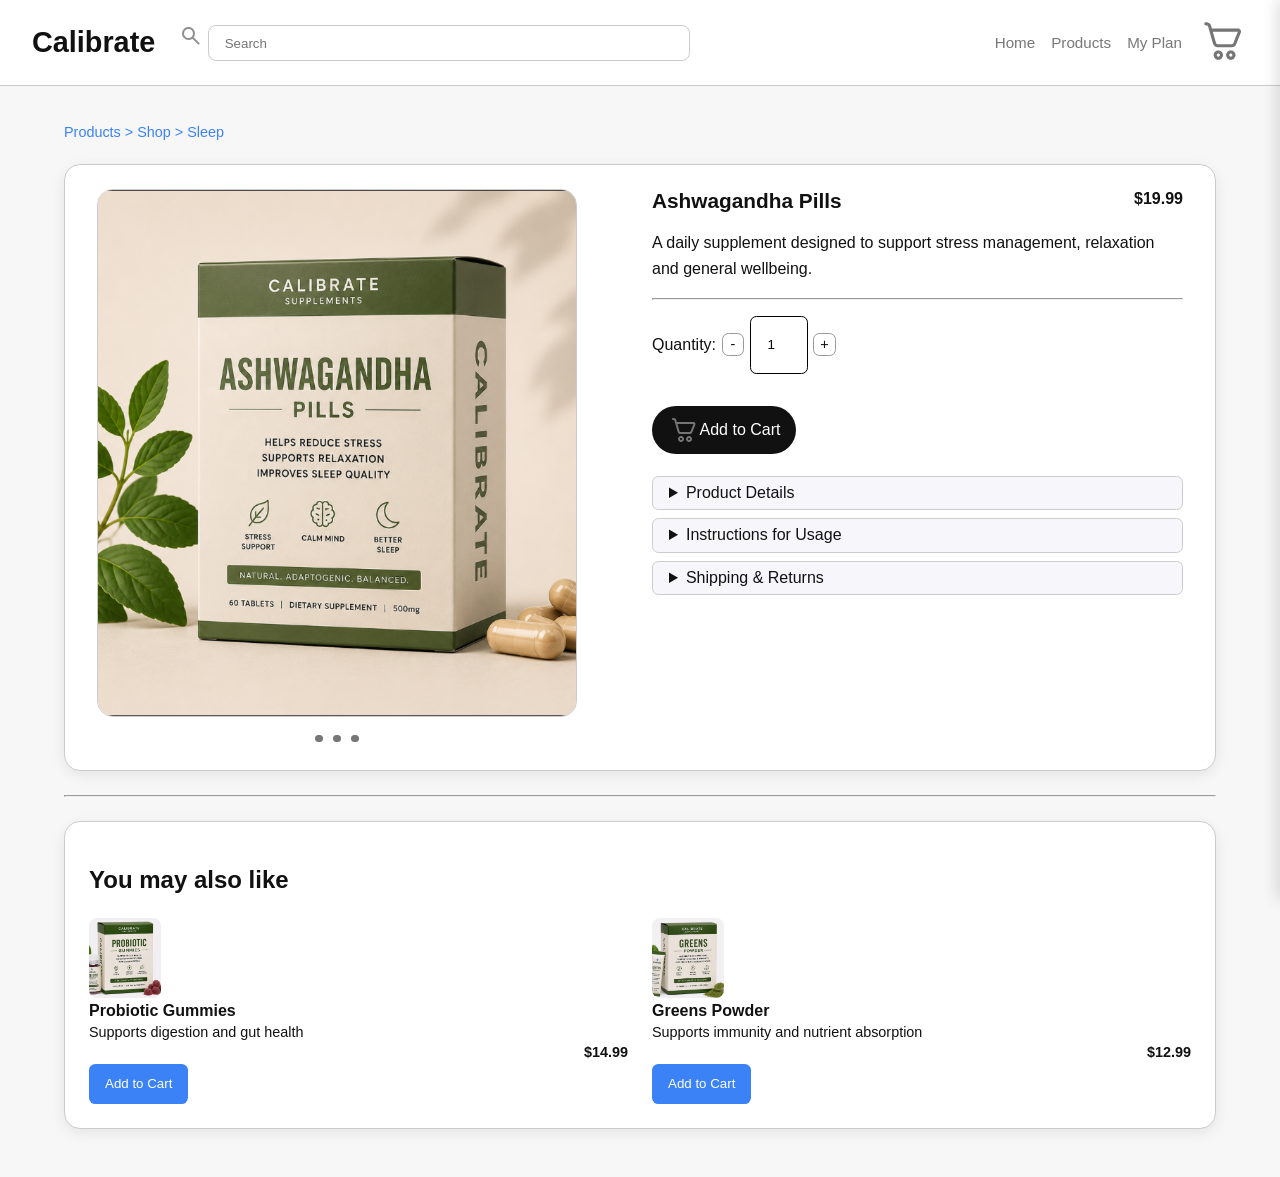
==== commit dcadc809: "css file separation and product image changes" ====
--- a/ashwagandha.html
+++ b/ashwagandha.html
@@ -3,6 +3,10 @@
 
 <head>
     <link rel="stylesheet" href="styles.css">
+    <link rel="stylesheet" href="product-details.css">
+    <link rel="stylesheet" href="popup-cart.css">
+    <link rel="stylesheet" href="responsive.css">
+    
     <title>Calibrate | Ashwagandha Pills</title>
 </head>
 
@@ -33,7 +37,7 @@
         <section class="product-details">
 
             <div class="product-gallery">
-                <img class="product-detail-image" src="images/ashwagandha.png" alt="Ashwagandha Pills">
+                <img id="product-image" class="product-detail-image" src="images/ashwagandha1.png" alt="Ashwagandha Pills">
 
                 <div class="image-dots">
                     <span></span>
@@ -60,9 +64,9 @@
                     <input type="number" value="1" min="1" class="quantity-input">
                     <button type="button" class="quantity-btn plus-btn">+</button>
                 </div>
-
-                <button class="add-btn product-main-button" data-name="Ashwagandha Pills" data-price="19.99" data-image="images/ashwagandha.png">🛒 Add to Cart</button>
-
+                
+                <button class="add-btn product-main-button" data-name="Ashwagandha Pills" data-price="19.99" data-image="images/ashwagandha1.png">
+                    <img class="button-cart-icon" src="images/cart.svg" alt="Cart">Add to Cart</button>
                 
                 <div class="product-accordion">
                     <details>
@@ -89,27 +93,27 @@
             <h2>You may also like</h2>
 
             <div class="products">
-                <article class="home-product-card">
-                <img class="product-card-image" src="images/probiotichomepage.png" alt="Probiotic Gummies">
+                <article class="home-product-card" onclick="window.location.href='probiotic.html'">
+                <img class="product-card-image" src="images/probiotic.png" alt="Probiotic Gummies">
 
                 <h3>Probiotic Gummies</h3>
                 <p>Supports digestion and gut health</p>
                 <p>$14.99</p>
 
-                <button class="add-btn" data-name="Probiotic Gummies" data-price="14.99" data-image="images/probiotic.png">
+                <button class="add-btn" onclick="event.stopPropagation()" data-name="Probiotic Gummies" data-price="14.99" data-image="images/probiotic.png">
                     Add to Cart
                 </button>
     
             </article>
 
-            <article class="home-product-card">
+            <article class="home-product-card" onclick="window.location.href='greens.html'">
                 <img class="product-card-image" src="images/greens.png" alt="Greens Powder">
 
                 <h3>Greens Powder</h3>
                 <p>Supports immunity and nutrient absorption</p>
                 <p>$12.99</p>
 
-                <button class="add-btn" data-name="Greens Powder" data-price="12.99" data-image="images/greens.png">
+                <button class="add-btn" onclick="event.stopPropagation()" data-name="Greens Powder" data-price="12.99" data-image="images/greens.png">
                     Add to Cart
                 </button>
             
--- a/styles.css
+++ b/styles.css
@@ -266,13 +266,16 @@
 
 .product-detail-image {
     width: 100%;
-    height: 26rem;
-    object-fit: contain;
+    height: 33rem;
+    object-fit: cover;
     background-color: #f7f7fb;
     border-radius: 1rem;
     border: 1px solid var(--border-color);
-    padding: 1rem;
+    padding: 0;
     box-sizing: border-box;
+
+    transition: opacity 0.5s ease;
+    opacity: 1;
 }
 
 
@@ -370,197 +373,6 @@
 .goals-section {
     background-color: #eef4ff;
 }
-/* ===== CONFIRMATION ===== */
-
-.confirmation-box {
-    max-width: 38rem;
-    margin: 3rem auto;
-    text-align: center;
-}
-
-.confirmation-box h2 {
-    margin-bottom: 0.75rem;
-}
-
-.confirmation-box p {
-    line-height: 1.6;
-}
-
-.confirmation-box .button-link {
-    width: 12rem;
-    font-weight: 600;
-}
-
-.confirmation-box .order-summary {
-    text-align: left;
-}
-
-.confirmation-box .cart-item {
-    box-shadow: none;
-}
-
-.confirmation-box .cart-minus,
-.confirmation-box .cart-plus,
-.confirmation-box .cart-remove {
-    display: none;
-}
-
-.order-summary {
-    background-color: #f7f7f7;
-    border: 1px solid var(--border-color);
-    border-radius: 0.75rem;
-    padding: 1.5rem;
-    margin: 2rem 0 1.5rem 0;
-    box-shadow: var(--shadow);
-}
-
-/* ===== CART PAGE ===== */
-
-.cart-page {
-    max-width: 45rem;
-    margin: 2rem auto;
-}
-
-.cart-item {
-    display: flex;
-    gap: 2rem;
-    justify-content: flex-start;
-    align-items: center;
-    background-color: #f7f7fb;
-    padding: 0.75rem 1.5rem;
-    margin-bottom: 1rem;
-    border-radius: 0.75rem;
-    border: 1px solid #cccccc;
-}
-
-
-.cart-item-image {
-    width: 8rem;
-    height: 8rem;
-    object-fit: cover;
-    flex-shrink: 0;
-}
-
-.cart-item-info {
-    display: flex;
-    flex-direction: column;
-    justify-content: center;
-}
-
-.cart-item-info h3 {
-    margin-bottom: 0.25rem;
-}
-
-.cart-item-info p {
-    margin: 0;
-}
-
-.cart-item-price {
-    font-weight: bold;
-    margin-left: auto;
-}
-
-.cart-quantity-row {
-    display: flex;
-    align-items: center;
-    gap: 0.5rem;
-}
-
-.cart-minus,
-.cart-plus {
-    width: 2rem;
-    height: 2rem;
-    border-radius: 0.4rem;
-    display: flex;
-    align-items: center;
-    justify-content: center;
-    padding: 0;
-    line-height: 1;
-}
-
-.cart-remove {
-    margin-left: 1rem;
-}
-
-.cart-item h3 {
-    margin-bottom: 0.25rem;
-}
-
-.cart-total {
-    border-top: 2px solid black;
-    margin-top: 1.5rem;
-    padding-top: 1rem;
-}
-
-.cart-action-button,
-.checkout-button {
-    width: 12rem;
-    height: 3rem;
-
-    display: inline-flex;
-    align-items: center;
-    justify-content: center;
-
-    box-sizing: border-box;
-
-    font-size: 1rem;
-    font-weight: 600;
-
-
-    vertical align: top;
-
-}
-
-.cart-action-button {
-    background-color: var(--accent-color);
-    color: white;
-}
-
-.checkout-button {
-    background-color: #777777;
-    color: white;
-}
-
-
-.cart-buttons {
-    display: flex;
-    gap: 1rem;
-}
-
-
-/* ===== RESPONSIVE DESIGN ===== */
-
-@media (max-width: 768px) {
-    
-    /* stacks intro section vertically on mobile*/
-    .introduction {
-        flex-direction: column;
-        text-align: center;
-    }
-
-    /*stacks product details vertically*/
-    .product-details {
-        flex-direction: column;
-    }
-
-    /*product cards take full screen width*/
-    article {
-        width: 100%;
-    }
-
-    /*top bar navigation spacing*/
-    nav {
-        display: flex;
-        flex-wrap: wrap;
-        gap: 1rem;
-    }
-
-    /*stacks cart items vertically*/
-    .cart-item {
-        flex-direction: column;
-        align-items: flex-start;
-    }
-}
 
 .active-page {
     font-weight: bold;
@@ -574,454 +386,3 @@
     object-position: center;
     border-radius: 0.75rem;
 }
-
-/* ===== HOMEPAGE PRODUCT CARDS - A2 MATCH ===== */
-
-.home-product-card {
-    display: grid;
-    grid-template-columns: 8rem 2fr auto;
-    grid-template-rows: auto 1fr auto;
-    column-gap: 1rem;
-    row-gap: 0.35rem;
-
-    min-height: 8.5rem;
-    padding: 1rem;
-
-    background-color: #f7f7fb;
-    border: 1px solid var(--border-color);
-    border-radius: 0.75rem;
-
-    box-shadow: 0 2px 6px rgba(0,0,0,0.12);
-}
-
-.home-product-card .product-card-image {
-    grid-column: 1;
-    grid-row: 1 / 4;
-
-    width: 9rem;
-    height: 9rem;
-
-    object-fit: contain;
-    align-self: start;
-
-    margin: 0;
-    padding: 0;
-    background-color: transparent;
-}
-
-.home-product-card h3 {
-    grid-column: 2;
-    grid-row: 1;
-
-    margin: 0;
-    font-size: 0.95rem;
-    line-height: 1.2;
-    align-self: start;
-}
-
-.home-product-card p:first-of-type {
-    grid-column: 2 / 4;
-    grid-row: 2;
-
-    margin: 0;
-    font-size: 0.85rem;
-    line-height: 1.5;
-    color: #333333;
-    max-width: none;
-    align-self: start;
-}
-
-.home-product-card p:nth-of-type(2) {
-    grid-column: 3;
-    grid-row: 1;
-
-    margin: 0;
-    font-size: 0.9rem;
-    font-weight: bold;
-    color: #111111;
-    text-align: right;
-    align-self: start;
-
-    justify-self: end;
-    padding-right: 0.5rem;
-}
-
-.home-product-card .add-btn {
-    grid-column: 3;
-    grid-row: 3;
-
-    width: 2rem;
-    height: 2rem;
-
-    padding: 0;
-    margin: 0;
-
-    border-radius: 50%;
-    background-color: white;
-    border: 1.5px solid #999999;
-
-    justify-self: end;
-    align-self: end;
-
-    font-size: 0;
-}
-
-.home-product-card .add-btn::after {
-    content: "+";
-    font-size: 1.4rem;
-    line-height: 1;
-    color: #777777;
-}
-
-.cart-icon-image {
-    width: 1.5rem;
-    height: 1.55rem;
-    display: block;
-}
-
-.cart-icon {
-    display: flex;
-    align-items: center;
-}
-
-.search-wrapper {
-    display: flex;
-    align-items: center;
-    gap: 0.5rem;
-
-    border: 1px solid var(--border-color);
-    border-radius: 0.5rem;
-    padding: 0.4rem 0.8rem;
-
-    max-width: 32rem;
-    width: 100%;
-    background-color: white;
-}
-
-.search-wrapper span {
-    color: #777777;
-}
-
-.search-wrapper .nav-search {
-    border: none;
-    outline: none;
-    padding: 0.3rem;
-    width: 100%;
-}
-
-/* === PRODUCT SPECIFIC PAGE === */
-
-.product-accordion {
-    margin-top: 1.4rem;
-}
-
-.product-gallery {
-    text-align: center;
-    max-width: 30rem;
-}
-
-.image-dots {
-    margin-top: 0.4rem;
-}
-
-.image-dots span {
-    display: inline-block;
-    width: 0.45rem;
-    height: 0.45rem;
-    background-color: #777777;
-    border-radius: 50%;
-    margin: 0 0.2rem;
-}
-
-.product-title-row {
-    display: flex;
-    justify-content: space-between;
-    align-items: flex-start;
-    gap: 2rem;
-}
-
-.product-title-row h2,
-.product-title-row .price {
-    margin: 0;
-    line-height: 1.2
-}
-
-.quantity-row {
-    display: flex;
-    align-items: center;
-    gap: 0.35rem;
-    margin: 1rem 0 1rem 0;
-}
-
-.quantity-input {
-    width: 2rem;
-    height: 2rem;
-    text-align: center;
-
-}
-
-.quantity-number {
-    min-width: 1rem;
-    text-align: center;
-}
-
-.quantity-btn {
-    width: 1.4rem;
-    height: 1.4rem;
-    min-height: 0;
-
-    padding: 0;
-    margin: 0;
-
-    border-radius: 0.4rem;
-    border: 1px solid #999999;
-
-    background-color: white;
-    color: #111111;
-
-    display: inline-flex;
-    align-items: center;
-    justify-content: center;
-
-    font-size: 0.9rem;
-    line-height: 1;
-}
-
-.quantity-btn:focus {
-    outline: none;
-}
-
-.product-main-button {
-    width: 13rem;
-    background-color: #111111;
-    border-radius: 2rem;
-}
-
-.product-accordion details {
-    background-color: #f7f7fb;
-    border: 1px solid var(--border-color);
-    border-radius: 0.4rem;
-    padding: 0.45rem 1rem;
-    margin-bottom: 0.5rem;
-}
-
-.product-accordion summary {
-    cursor: pointer;
-    font-weight: 500;
-}
-
-/* ===== POP-UP CART ===== */
-
-.pop-up-cart {
-    position: fixed;
-    top: 0;
-    right: -22rem;
-    width: 22rem;
-    height: 100vh;
-
-    background-color: white;
-    border-left: 1px solid var(--border-color);
-    box-shadow: -4px 0 14px rgba(0, 0, 0, 0.12);
-
-    padding: 1.5rem;
-    box-sizing: border-box;
-
-    transition: 0.3s ease;
-    z-index: 1000;
-}
-
-.pop-up-cart.open {
-    right: 0
-}
-
-.close-pop-up-cart {
-    background-color: transparent;
-    color: black;
-    font-size: 1.5rem;
-    padding: 0;
-    margin-bottom: 1rem;
-}
-
-.pop-up-cart-item {
-    display: flex;
-    gap: 0.8rem;
-    align-items: center;
-
-    background-color: #f7f7fb;
-    border: 1px solid var(--border-color);
-    border-radius: 0.75rem;
-
-    padding: 0.75rem;
-    margin-bottom: 0.75rem;
-}
-
-.pop-up-cart-item img {
-    width: 3.5rem;
-    height: 3.5rem;
-    object-fit: contain;
-}
-
-.pop-up-cart-item h3 {
-    font-size: 0.9rem;
-    margin: 0;
-}
-
-.pop-up-cart-item p {
-    font-size: 0.8rem;
-    margin: 0.2rem 0;
-}
-
-.pop-up-cart-button,
-.clear-pop-up-cart {
-    margin-top: 0.75rem;
-    width: 100%;
-    text-align: center;
-    box-sizing: border-box;
-}
-
-body.cart-open main,
-body.cart-open header {
-    width: calc(100% - 22rem);
-    margin-left: 0;
-    transform: none;
-    transition: 0.3s ease;
-}
-
-main,
-header {
-    transition: 0.3s ease;
-}
-
-.clear-pop-up-cart {
-    background-color: black;
-    color: white;
-}
-
-.clear-pop-up-cart:hover {
-    background-color: darkred;
-}
-
-.remove-pop-up-item {
-    background: transparent;
-    color: #777777;
-    padding: 0;
-    margin-left: auto;
-    font-size: 1.2rem;
-    border: none;
-}
-
-/* ===== HOMEPAGE HERO ===== */
-
-.brand-hero {
-    display: grid;
-    grid-template-columns: 1fr 1fr;
-
-    align-items: center;
-    gap: 2rem;
-    background-color: #f7f7fb;
-    border: 1px solid var(--border-color);
-    border-radius: 1rem;
-    padding: 3rem;
-    margin-bottom: 2rem;
-}
-
-.brand-hero-content h2 {
-    margin-bottom: 0.75rem;
-}
-
-.hero-subheading {
-    color: var(--primary-color);
-}
-
-.brand-hero-content p {
-    line-height: 1.6;
-    max-width: 28rem;
-    margin-bottom: 1.5rem;
-}
-
-.brand-hero-image {
-    display: flex;
-    justify-content: center;
-}
-
-.brand-hero-image img {
-    width: 24rem;
-    height: 24rem;
-    object-fit: contain;
-}
-
-/* ===== SCROLLING BANNER ===== */
-
-.scrolling-banner {
-    overflow: hidden;
-    background-color: var(--primary-color);
-    color: white;
-    padding: 1rem 0;
-    margin: 0;
-    margin-top: 2rem;
-    border-radius: 0;
-}
-
-.scrolling-track {
-    display: flex;
-    gap: 2rem;
-    width: max-content;
-    animation: scroll-banner 15s linear infinite;
-    font-weight: bold;
-    letter-spacing: 0.05rem;
-}
-
-@keyframes scroll-banner {
-
-    from {
-        transform: translateX(0);
-    }
-
-    to {
-        transform: translateX(-50%);
-    }
-}
-
-/* ===== PLAN PAGE - FORM ===== */
-#plan-form {
-    margin-top: 2rem;
-}
-
-#plan-form label {
-    display: block;
-    padding: 0.75rem 0;
-    font-size: 1rem;
-}
-
-#plan-form h3 {
-    margin-top: 2rem;
-    margin-bottom: 1rem;
-}
-
-#result {
-    margin-top: 2rem;
-    padding: 1.5rem;
-    border-radius: 0.75rem;
-    background-color: #f7f7f7;
-}
-
-.plan-card {
-    background: white;
-    border-radius: 1rem;
-    padding: 2rem;
-    margin-top: 2rem;
-    box-shadow: 0 4px 16px rgba(0,0,0,0.08);
-}
-
-.recommendation-card {
-    background: white;
-    padding: 2rem;
-    border-radius: 1rem;
-    box-shadow: 0 4px 16px rgba(0,0,0,0.08);
-    text-align: center;
-}
-
-.recommendation-card img {
-    width: 10rem;
-    margin: 1rem 0;
-}
--- a/product-details.css
+++ b/product-details.css
@@ -0,0 +1,107 @@
+/* === PRODUCT SPECIFIC PAGE === */
+
+.product-accordion {
+    margin-top: 1.4rem;
+}
+
+.product-gallery {
+    text-align: center;
+    max-width: 30rem;
+}
+
+.image-dots {
+    margin-top: 0.4rem;
+}
+
+.image-dots span {
+    display: inline-block;
+    width: 0.45rem;
+    height: 0.45rem;
+    background-color: #777777;
+    border-radius: 50%;
+    margin: 0 0.2rem;
+}
+
+.product-title-row {
+    display: flex;
+    justify-content: space-between;
+    align-items: flex-start;
+    gap: 2rem;
+}
+
+.product-title-row h2,
+.product-title-row .price {
+    margin: 0;
+    line-height: 1.2
+}
+
+.quantity-row {
+    display: flex;
+    align-items: center;
+    gap: 0.35rem;
+    margin: 1rem 0 1rem 0;
+}
+
+.quantity-input {
+    width: 2rem;
+    height: 2rem;
+    text-align: center;
+
+}
+
+.quantity-number {
+    min-width: 1rem;
+    text-align: center;
+}
+
+.quantity-btn {
+    width: 1.4rem;
+    height: 1.4rem;
+    min-height: 0;
+
+    padding: 0;
+    margin: 0;
+
+    border-radius: 0.4rem;
+    border: 1px solid #999999;
+
+    background-color: white;
+    color: #111111;
+
+    display: inline-flex;
+    align-items: center;
+    justify-content: center;
+
+    font-size: 0.9rem;
+    line-height: 1;
+}
+
+.quantity-btn:focus {
+    outline: none;
+}
+
+.product-main-button {
+    width: 13rem;
+    background-color: #111111;
+    border-radius: 2rem;
+}
+
+.product-accordion details {
+    background-color: #f7f7fb;
+    border: 1px solid var(--border-color);
+    border-radius: 0.4rem;
+    padding: 0.45rem 1rem;
+    margin-bottom: 0.5rem;
+}
+
+.product-accordion summary {
+    cursor: pointer;
+    font-weight: 500;
+}
+
+/* ===== ADD TO CART BUTTON ===== */
+.button-cart-icon {
+    width: 2rem;
+    height: 2rem;
+    vertical-align: middle;
+}
--- a/popup-cart.css
+++ b/popup-cart.css
@@ -0,0 +1,99 @@
+/* ===== POP-UP CART ===== */
+
+.pop-up-cart {
+    position: fixed;
+    top: 0;
+    right: -22rem;
+    width: 22rem;
+    height: 100vh;
+
+    background-color: white;
+    border-left: 1px solid var(--border-color);
+    box-shadow: -4px 0 14px rgba(0, 0, 0, 0.12);
+
+    padding: 1.5rem;
+    box-sizing: border-box;
+
+    transition: 0.3s ease;
+    z-index: 1000;
+}
+
+.pop-up-cart.open {
+    right: 0
+}
+
+.close-pop-up-cart {
+    background-color: transparent;
+    color: black;
+    font-size: 1.5rem;
+    padding: 0;
+    margin-bottom: 1rem;
+}
+
+.pop-up-cart-item {
+    display: flex;
+    gap: 0.8rem;
+    align-items: center;
+
+    background-color: #f7f7fb;
+    border: 1px solid var(--border-color);
+    border-radius: 0.75rem;
+
+    padding: 0.75rem;
+    margin-bottom: 0.75rem;
+}
+
+.pop-up-cart-item img {
+    width: 3.5rem;
+    height: 3.5rem;
+    object-fit: contain;
+}
+
+.pop-up-cart-item h3 {
+    font-size: 0.9rem;
+    margin: 0;
+}
+
+.pop-up-cart-item p {
+    font-size: 0.8rem;
+    margin: 0.2rem 0;
+}
+
+.pop-up-cart-button,
+.clear-pop-up-cart {
+    margin-top: 0.75rem;
+    width: 100%;
+    text-align: center;
+    box-sizing: border-box;
+}
+
+body.cart-open main,
+body.cart-open header {
+    width: calc(100% - 22rem);
+    margin-left: 0;
+    transform: none;
+    transition: 0.3s ease;
+}
+
+main,
+header {
+    transition: 0.3s ease;
+}
+
+.clear-pop-up-cart {
+    background-color: black;
+    color: white;
+}
+
+.clear-pop-up-cart:hover {
+    background-color: darkred;
+}
+
+.remove-pop-up-item {
+    background: transparent;
+    color: #777777;
+    padding: 0;
+    margin-left: auto;
+    font-size: 1.2rem;
+    border: none;
+}
--- a/responsive.css
+++ b/responsive.css
@@ -0,0 +1,33 @@
+/* ===== RESPONSIVE DESIGN ===== */
+
+@media (max-width: 768px) {
+    
+    /* stacks intro section vertically on mobile*/
+    .introduction {
+        flex-direction: column;
+        text-align: center;
+    }
+
+    /*stacks product details vertically*/
+    .product-details {
+        flex-direction: column;
+    }
+
+    /*product cards take full screen width*/
+    article {
+        width: 100%;
+    }
+
+    /*top bar navigation spacing*/
+    nav {
+        display: flex;
+        flex-wrap: wrap;
+        gap: 1rem;
+    }
+
+    /*stacks cart items vertically*/
+    .cart-item {
+        flex-direction: column;
+        align-items: flex-start;
+    }
+}
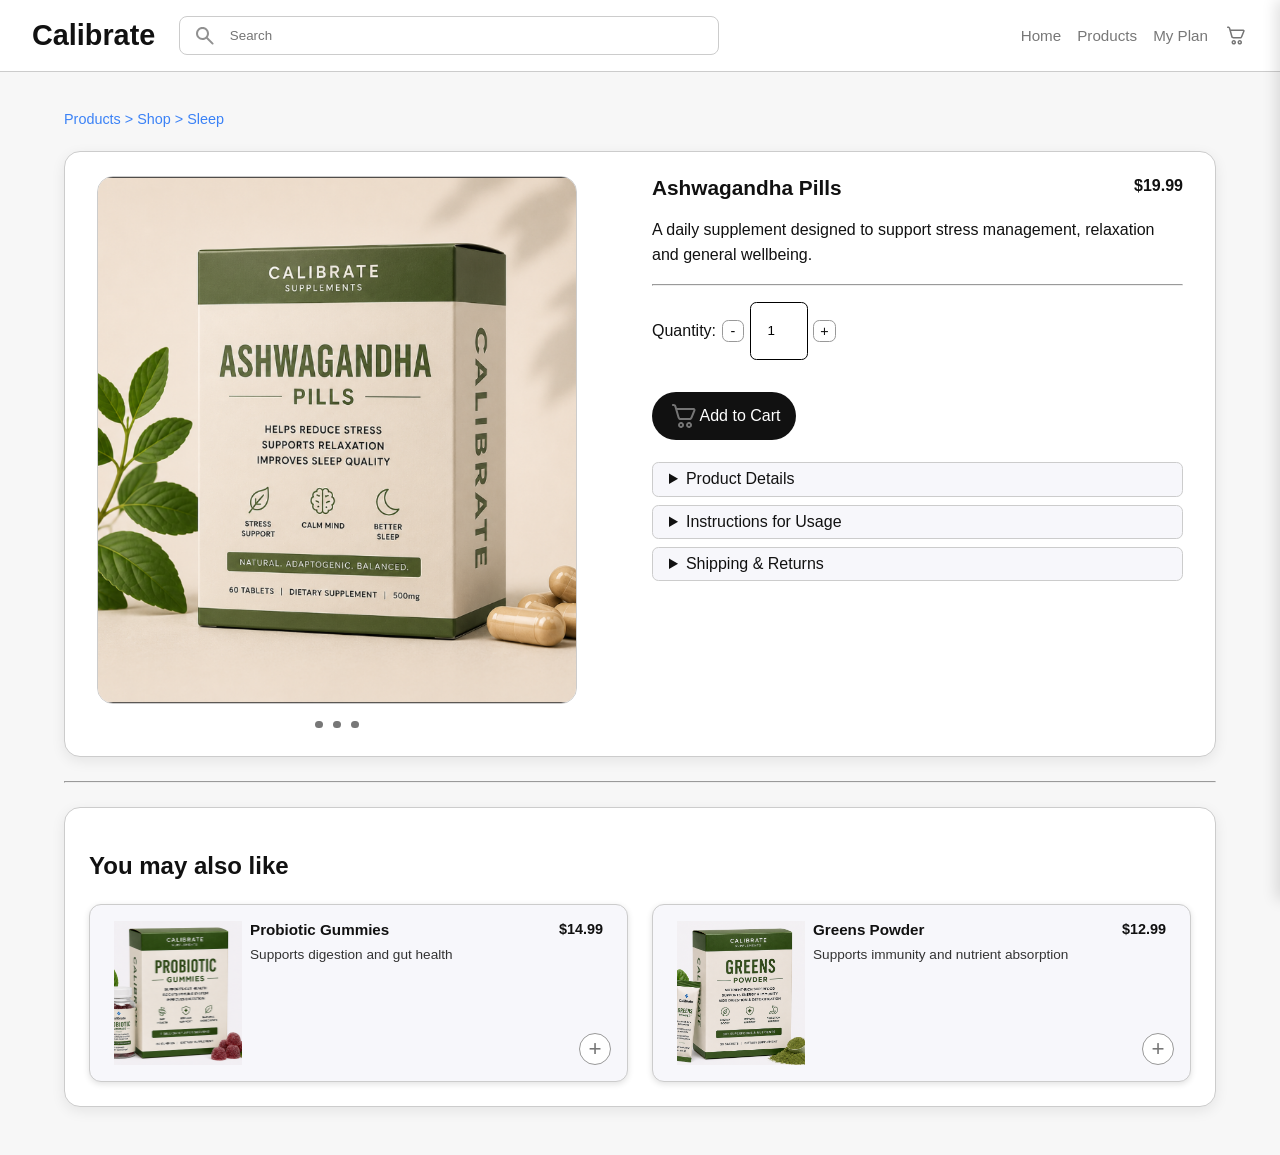
==== commit 1ee9fc1f: "responsive mobile layout css final" ====
--- a/ashwagandha.html
+++ b/ashwagandha.html
@@ -2,6 +2,8 @@
 <html>
 
 <head>
+    <meta name="viewport" content="width=device-width, initial-scale=1.0">
+    
     <link rel="stylesheet" href="styles.css">
     <link rel="stylesheet" href="product-details.css">
     <link rel="stylesheet" href="popup-cart.css">
--- a/styles.css
+++ b/styles.css
@@ -370,6 +370,11 @@
     box-shadow: 0 3px 7px rgba(0, 0, 0, 0.12);
 }
 
+.goal-buttons button:hover {
+    background-color: var(--accent-color);
+}
+
+
 .goals-section {
     background-color: #eef4ff;
 }
@@ -386,3 +391,156 @@
     object-position: center;
     border-radius: 0.75rem;
 }
+
+/* ===== HOMEPAGE PRODUCT CARDS - A2 MATCH ===== */
+
+.home-product-card {
+    display: grid;
+    grid-template-columns: 8rem 2fr auto;
+    grid-template-rows: auto 1fr auto;
+    column-gap: 1rem;
+    row-gap: 0.35rem;
+    min-height: 8.5rem;
+    padding: 1rem;
+    background-color: #f7f7fb;
+    border: 1px solid var(--border-color);
+    border-radius: 0.75rem;
+    box-shadow: 0 2px 6px rgba(0,0,0,0.12);
+}
+
+.home-product-card .product-card-image {
+    grid-column: 1;
+    grid-row: 1 / 4;
+    width: 9rem;
+    height: 9rem;
+    object-fit: contain;
+    align-self: start;
+    margin: 0;
+    padding: 0;
+    background-color: transparent;
+}
+
+.home-product-card h3 {
+    grid-column: 2;
+    grid-row: 1;
+    margin: 0;
+    font-size: 0.95rem;
+    line-height: 1.2;
+    align-self: start;
+}
+
+.home-product-card p:first-of-type {
+    grid-column: 2 / 4;
+    grid-row: 2;
+    margin: 0;
+    font-size: 0.85rem;
+    line-height: 1.5;
+    color: #333333;
+    max-width: none;
+    align-self: start;
+}
+
+.home-product-card p:nth-of-type(2) {
+    grid-column: 3;
+    grid-row: 1;
+    margin: 0;
+    font-size: 0.9rem;
+    font-weight: bold;
+    color: #111111;
+    text-align: right;
+    align-self: start;
+    justify-self: end;
+    padding-right: 0.5rem;
+}
+
+.home-product-card .add-btn {
+    grid-column: 3;
+    grid-row: 3;
+    width: 2rem;
+    height: 2rem;
+    padding: 0;
+    margin: 0;
+    border-radius: 50%;
+    background-color: white;
+    border: 1.5px solid #999999;
+    justify-self: end;
+    align-self: end;
+    font-size: 0;
+}
+
+.home-product-card .add-btn::after {
+    content: "+";
+    font-size: 1.4rem;
+    line-height: 1;
+    color: #777777;
+}
+
+/* ===== SCROLLING BANNER ===== */
+
+.scrolling-banner {
+    overflow: hidden;
+    background-color: var(--primary-color);
+    color: white;
+    padding: 1rem 0;
+    margin: 0;
+    margin-top: 2rem;
+    border-radius: 0;
+}
+
+.scrolling-track {
+    display: flex;
+    gap: 2rem;
+    width: max-content;
+    animation: scroll-banner 15s linear infinite;
+    font-weight: bold;
+    letter-spacing: 0.05rem;
+}
+
+@keyframes scroll-banner {
+
+    from {
+        transform: translateX(0);
+    }
+
+    to {
+        transform: translateX(-50%);
+    }
+}
+
+/* ===== ICONS ===== */
+
+.cart-icon-image {
+    width: 1.5rem;
+    height: 1.55rem;
+    display: block;
+}
+
+.cart-icon {
+    display: flex;
+    align-items: center;
+}
+
+.search-wrapper {
+    display: flex;
+    align-items: center;
+    gap: 0.5rem;
+
+    border: 1px solid var(--border-color);
+    border-radius: 0.5rem;
+    padding: 0.4rem 0.8rem;
+
+    max-width: 32rem;
+    width: 100%;
+    background-color: white;
+}
+
+.search-wrapper span {
+    color: #777777;
+}
+
+.search-wrapper .nav-search {
+    border: none;
+    outline: none;
+    padding: 0.3rem;
+    width: 100%;
+}
--- a/responsive.css
+++ b/responsive.css
@@ -1,33 +1,299 @@
-/* ===== RESPONSIVE DESIGN ===== */
-
-@media (max-width: 768px) {
-    
-    /* stacks intro section vertically on mobile*/
+/* == MOBILE RESPONSIVE == */
+
+@media screen and (max-width: 768px) {
+
+    /* GENERAL */
+
+    body {
+        padding: 0;
+        margin: 0;
+    }
+
+    main {
+        padding: 1rem;
+    }
+
+    section {
+        margin-bottom: 1rem;
+    }
+
+    /* HEADER */
+    
+    header {
+        display: flex;
+        flex-direction: column;
+        align-items: stretch;
+        gap: 0.75rem;
+    }
+
+    nav {
+        justify-content: center;
+        margin-top: 0.5rem;
+        flex-wrap: wrap;
+        gap: 1rem;
+    }
+
+    header h1 {
+        text-align: center;
+    }
+
+    .search-wrapper {
+        width: 100%;
+    }
+
+    .nav-search {
+        width: 100%;
+    }
+    
+
+    /* HERO */
+   
+    .brand-hero {
+        grid-template-columns: 1fr !important;
+        text-align: center;
+    }
+
+    .brand-hero-content p {
+        max-width: none;
+    }
+    
+    .brand-hero-image img {
+        width: 100%;
+        max-width: 20rem;
+    }
+
+    /* PERSONALISED PLAN */
+
     .introduction {
-        flex-direction: column;
+        grid-template-columns: 1fr !important;
         text-align: center;
     }
 
-    /*stacks product details vertically*/
-    .product-details {
-        flex-direction: column;
-    }
-
-    /*product cards take full screen width*/
-    article {
-        width: 100%;
-    }
-
-    /*top bar navigation spacing*/
-    nav {
+    .introduction div {
+        width: 100%
+    }
+    
+    .introduction img {
+        width: 80%;
+        margin: 1rem auto 0;
+        max-width: 18rem;
+        display: block;
+    }
+
+    .introduction .button-link {
+        width: 100%;
+        max-width: 16rem;
+        margin: 0 auto;
+    }
+
+    .home-image {
+        width: 100%;
+        height: auto;
+    }
+
+    /* BEST SELLERS SECTION */
+    
+    .home-products {
+        display: flex !important;
+        flex-direction: column !important;
+        gap: 1rem !important;
+    }
+    
+    .home-product-card {
+        display: grid !important;
+        grid-template-columns: 4rem 1fr auto !important;
+
+        width: 100% !important;
+        max-width: 100% !important;
+
+        box-sizing: border-box !important;
+
+        min-height: auto !important;
+        padding: 0.75rem !important;
+    }
+
+    
+    .home-product-card .product-card-image {
+        width: 4rem !important;
+        height: 4rem !important;
+    }
+    
+    .home-product-card h3 {
+        font-size: 0.8rem !important;
+    }
+    
+    .home-product-card p:first-of-type {
+        font-size: 0.7rem !important;
+    }
+    
+    .home-product-card p:nth-of-type(2) {
+        font-size: 0.8rem !important;
+    }
+
+    .product-list-section .home-product-card {
+        display: grid !important;
+        grid-template-columns: 5rem 1fr auto !important;
+    }
+
+    /* PRODUCT LIST PAGE */
+    
+    .products {
+        display: flex !important;
+        flex-direction: column !important;
+        gap: 1rem !important;
+    }
+
+    .goal-buttons {
         display: flex;
         flex-wrap: wrap;
+        justify-content: center;
+        gap: 0.75rem;
+    }
+
+    .goal-buttons button {
+        min-width: 6rem;
+    }
+
+    /* PRODUCT DETAIL PAGE */
+
+    .product-details {
+        display: flex !important;
+        flex-direction: column !important;
         gap: 1rem;
     }
 
-    /*stacks cart items vertically*/
-    .cart-item {
+    .product-gallery,
+    .product-info {
+        width: 100% !important;
+        max-width: 100% !important;
+    }
+
+    .product-gallery img {
+        width: 100%;
+        max-width: 20rem;
+        margin: 0 auto;
+        display: block;
+    }
+
+    .product-detail-image {
+        width: 100%;
+        height: auto;
+    }
+
+    .product-title-row {
         flex-direction: column;
         align-items: flex-start;
-    }
+        gap: 0.5rem;
+    }
+
+    /* QUANTITY */
+
+    .quantity-row {
+        flex-wrap: wrap;
+    }
+
+    /* CART PAGE */
+    
+    /* used AI help for cart item */
+    .cart-item {
+        display: grid !important;
+        grid-template-columns: 4rem 1fr 3rem;
+        grid-template-rows: auto auto;
+        gap: 0.75rem;
+        align-items: start;
+        overflow: hidden;
+    }
+
+    .cart-item-image {
+        margin-left: -0.25rem;
+        width: 4rem;
+        height: 4rem;
+        object-fit: contain;
+        grid-column: 1;
+        grid-row: 1 / 3;
+    }
+
+    .cart-item-info {
+        grid-column: 2;
+        grid-row: 1 / 3;
+
+        display: flex;
+        flex-direction: column;
+        justify-content: space-between;
+
+        min-height: 4.5rem;
+    }
+
+    .cart-item-info h3 {
+        margin: 0;
+    }
+
+
+    .cart-quantity-row {
+        margin-top: auto;
+    }
+
+    .cart-item-price {
+        grid-column: 3;
+        grid-row: 1;
+
+        justify-self: end;
+        align-self: start;
+        padding-right: 1.25rem;
+
+        font-weight: bold;
+        margin: 0;
+    }
+
+    .cart-remove {
+        justify-self: end;
+        align-self: end;
+
+        margin-right: 1rem;
+
+        background: transparent !important;
+        border: none !important;
+        box-shadow: none !important;
+
+        width: auto;
+        height: auto;
+        padding: 0;
+
+        font-size: 1.2rem;
+    }
+
+    /* CHECKOUT */
+
+    .checkout-container {
+        grid-template-columns: 1fr;
+    }
+
+    .checkout-form {
+        width: 100%;
+    }
+
+    /* PLAN PAGE */
+
+    .plan-container {
+        width: 100%;
+    }
+
+    .plan-form {
+        width: 100%;
+    }
+
+    /* YOU MAY ALSO LIKE */
+    
+    .products {
+        display: flex !important;
+        flex-direction: column !important;
+        gap: 1rem !important;
+    }
+    
+    .products .home-product-card {
+        width: 100% !important;
+        min-width: 0 !important;
+        box-sizing: border-box
+    }
+
 }
